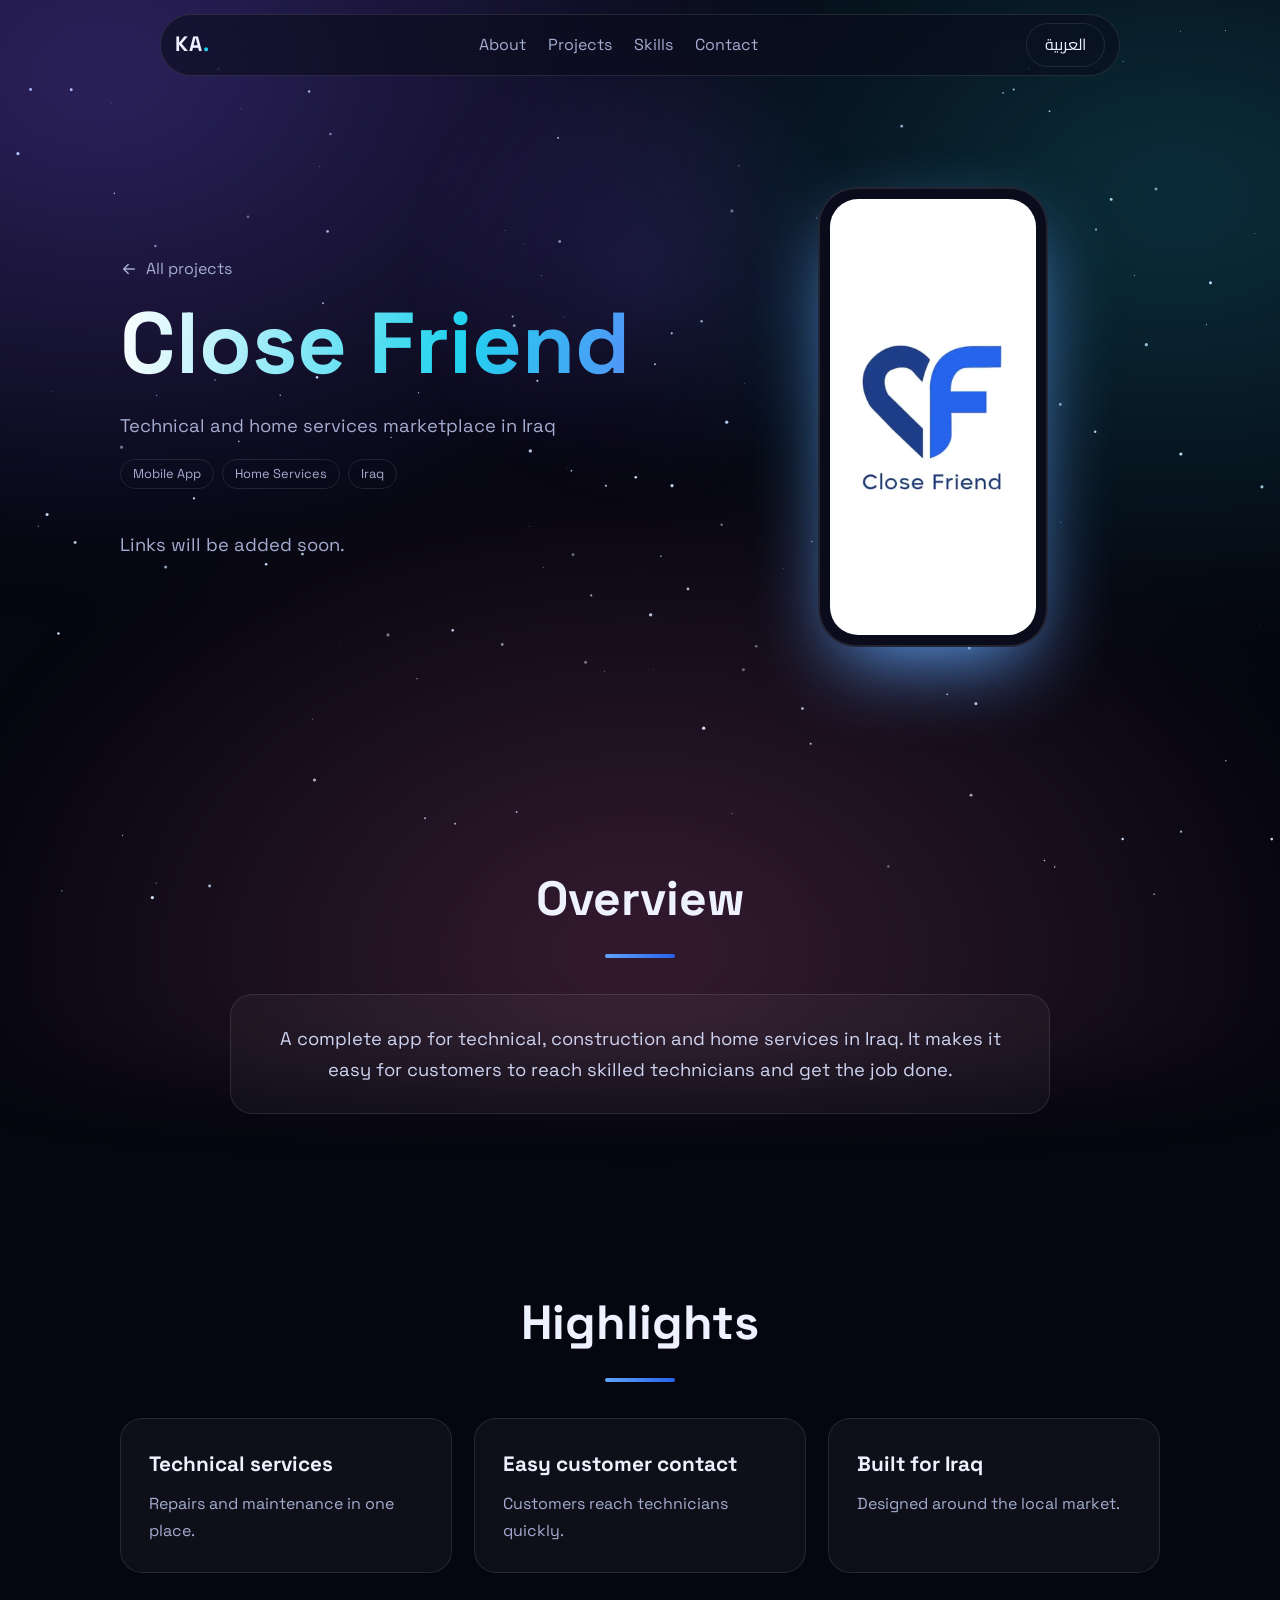
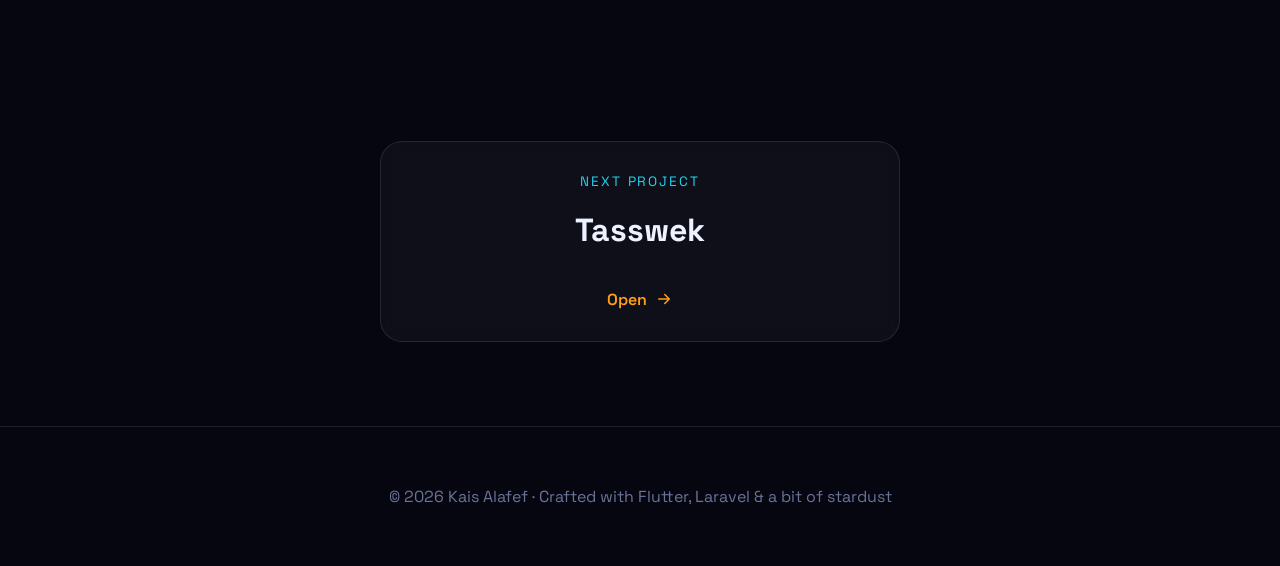
==== projects/close-friend.html @ afdfd45a "s" ====
<!DOCTYPE html><html lang="en" dir="ltr"><head><meta charset="UTF-8"><meta name="viewport" content="width=device-width,initial-scale=1">
<title>Close Friend | Kais Alafef</title><meta name="description" content="close-friend"><meta property="og:title" content="Close Friend | Kais Alafef"><meta property="og:description" content="close-friend"><meta property="og:image" content="https://github.com/Kaisalafef.png"><meta name="theme-color" content="#05060f">
<link rel="preconnect" href="https://fonts.googleapis.com"><link rel="preconnect" href="https://fonts.gstatic.com" crossorigin>
<link href="https://fonts.googleapis.com/css2?family=Cairo:wght@400;600;800&family=Space+Grotesk:wght@400;600;700&display=swap" rel="stylesheet">
<link rel="stylesheet" href="../assets/css/style.css"><script>try{var l=localStorage.getItem('lang')||((navigator.language||'').slice(0,2)=='ar'?'ar':'en');document.documentElement.lang=l;document.documentElement.dir=l=='ar'?'rtl':'ltr'}catch(e){}</script></head><body style="--a:#60a5fa;--b:#2563eb"><canvas id="stars" aria-hidden="true"></canvas><div class="aurora" aria-hidden="true"></div><div class="glow" aria-hidden="true"></div>
<nav class="nav"><a class="brand" href="../index.html">KA<b>.</b></a><div class="links"><a href="../index.html#about"><span lang="en">About</span><span lang="ar">نبذة</span></a><a href="../index.html#projects"><span lang="en">Projects</span><span lang="ar">المشاريع</span></a><a href="../index.html#skills"><span lang="en">Skills</span><span lang="ar">المهارات</span></a><a href="../index.html#contact"><span lang="en">Contact</span><span lang="ar">تواصل</span></a></div>
<button class="lang" id="lang" aria-label="Switch language"><span lang="en">العربية</span><span lang="ar">English</span></button></nav>
<header class="hero phero"><div class="hero-t"><a class="back" href="../index.html#projects"><svg class="i" width="18" height="18" viewBox="0 0 24 24" fill="currentColor" aria-hidden="true"><path d="M5 12h14M13 6l6 6-6 6" fill="none" stroke="currentColor" stroke-width="2" stroke-linecap="round"/></svg> <span lang="en">All projects</span><span lang="ar">كل المشاريع</span></a><h1 class="grad"><span lang="en">Close Friend</span><span lang="ar">كلوز فريند</span></h1><p class="lead"><span lang="en">Technical and home services marketplace in Iraq</span><span lang="ar">منصة خدمات فنية ومنزلية في العراق</span></p><div class="tags big"><span>Mobile App</span><span>Home Services</span><span>Iraq</span></div><div class="cta"><p class="lead"><span lang="en">Links will be added soon.</span><span lang="ar">سيتم إضافة الروابط قريباً.</span></p></div></div><div class="hero-v"><div class="mock phone"><div class="screen logo" style="background:#fff"><img src="../assets/img/close-friend-logo.webp" alt="close-friend logo" width="480" height="491"></div></div></div></header>
<section><h2 class="reveal"><span lang="en">Overview</span><span lang="ar">نظرة عامة</span></h2><div class="card about reveal"><p><span lang="en">A complete app for technical, construction and home services in Iraq. It makes it easy for customers to reach skilled technicians and get the job done.</span><span lang="ar">تطبيق متكامل للخدمات الفنية والإعمار والخدمات المنزلية في العراق، يسهّل على الزبون التواصل مع الفنيين وإنجاز عمله.</span></p></div></section>
<section><h2 class="reveal"><span lang="en">Highlights</span><span lang="ar">أبرز النقاط</span></h2><div class="grid"><div class="card reveal"><h3><span lang="en">Technical services</span><span lang="ar">خدمات فنية</span></h3><p><span lang="en">Repairs and maintenance in one place.</span><span lang="ar">الصيانة والإصلاحات في مكان واحد.</span></p></div><div class="card reveal"><h3><span lang="en">Easy customer contact</span><span lang="ar">تواصل سهل</span></h3><p><span lang="en">Customers reach technicians quickly.</span><span lang="ar">يصل الزبون إلى الفني بسرعة.</span></p></div><div class="card reveal"><h3><span lang="en">Built for Iraq</span><span lang="ar">مبني للعراق</span></h3><p><span lang="en">Designed around the local market.</span><span lang="ar">مصمم حسب السوق المحلي.</span></p></div></div></section>
<section><a class="card proj next reveal" href="tasswek.html" style="--a:#ff9f1c;--b:#ff5e3a"><span class="eyebrow"><span lang="en">Next project</span><span lang="ar">المشروع التالي</span></span><h3><span lang="en">Tasswek</span><span lang="ar">تسوّق معنا</span></h3><span class="more"><span lang="en">Open</span><span lang="ar">افتح</span> <svg class="i" width="18" height="18" viewBox="0 0 24 24" fill="currentColor" aria-hidden="true"><path d="M5 12h14M13 6l6 6-6 6" fill="none" stroke="currentColor" stroke-width="2" stroke-linecap="round"/></svg></span></a></section><footer><p>© 2026 Kais Alafef · <span lang="en">Crafted with Flutter, Laravel &amp; a bit of stardust</span><span lang="ar">صُنع بـ Flutter وLaravel وقليل من غبار النجوم</span></p></footer><script src="../assets/js/main.js"></script></body></html>
---- assets/css/style.css ----
:root{--bg:#05060f;--ink:#eef1ff;--mut:#a4acd0;--v:#7c5cff;--c:#22d3ee;--p:#f472b6;--a:var(--v);--b:var(--c);--line:rgba(255,255,255,.1)}
*{box-sizing:border-box}html{scroll-behavior:smooth;scroll-padding-top:90px}
body{margin:0;background:var(--bg);color:var(--ink);font:400 16px/1.7 'Space Grotesk','Cairo',sans-serif;overflow-x:hidden}
html[lang=ar] body{font-family:'Cairo','Space Grotesk',sans-serif}
html[lang=en] span[lang=ar],html[lang=ar] span[lang=en]{display:none}
a{color:inherit;text-decoration:none}:focus-visible{outline:2px solid var(--c);outline-offset:3px}
#stars{position:fixed;inset:0;width:100%;height:100%;z-index:-3}
.aurora{position:fixed;inset:-20%;z-index:-2;background:radial-gradient(40% 40% at 20% 20%,#7c5cff55,transparent),radial-gradient(35% 35% at 80% 30%,#22d3ee33,transparent),radial-gradient(40% 40% at 50% 90%,#f472b633,transparent);filter:blur(40px);animation:drift 24s ease-in-out infinite alternate}
@keyframes drift{to{transform:translate3d(4%,3%,0) rotate(6deg) scale(1.1)}}
.glow{position:fixed;width:520px;height:520px;left:0;top:0;margin:-260px 0 0 -260px;z-index:-1;pointer-events:none;background:radial-gradient(circle,#7c5cff22,transparent 65%);transform:translate(var(--mx,50vw),var(--my,30vh))}
.nav{position:fixed;top:14px;inset-inline:14px;max-width:960px;margin-inline:auto;z-index:50;display:flex;align-items:center;justify-content:space-between;gap:16px;padding:8px 14px;border:1px solid var(--line);border-radius:999px;background:rgba(10,12,28,.6);backdrop-filter:blur(14px)}
.brand{font-weight:700;font-size:1.3rem;letter-spacing:1px}.brand b{color:var(--c)}
.links{display:flex;gap:22px}.links a{color:var(--mut);transition:color .25s}.links a:hover{color:var(--ink)}
.lang{min-height:44px;padding:0 18px;border:1px solid var(--line);border-radius:999px;background:transparent;color:var(--ink);font:inherit;cursor:pointer;transition:background .25s}.lang:hover{background:rgba(255,255,255,.08)}
section{max-width:1080px;margin:auto;padding:84px 20px}
h2{font-size:clamp(2rem,5vw,3rem);margin:0 0 36px;text-align:center}
h2:after{content:'';display:block;width:70px;height:4px;margin:14px auto 0;border-radius:3px;background:linear-gradient(90deg,var(--a),var(--b))}
.grad{background:linear-gradient(100deg,#fff,var(--c),var(--v),var(--p),#fff);background-size:250% 100%;-webkit-background-clip:text;background-clip:text;-webkit-text-fill-color:transparent;animation:flow 8s linear infinite}
@keyframes flow{to{background-position:-250% 0}}
.hero{min-height:100vh;max-width:1080px;margin:auto;padding:120px 20px 60px;display:grid;grid-template-columns:1.2fr 1fr;align-items:center;gap:40px}
.hero h1{font-size:clamp(2.8rem,8vw,5.4rem);line-height:1.1;margin:0 0 8px}
.eyebrow{color:var(--c);letter-spacing:.14em;text-transform:uppercase;font-size:.85rem;margin:0}
.role{font-size:1.6rem;font-weight:600;min-height:2.4rem;margin:6px 0 12px}.role u{display:inline-block;width:3px;height:1.4rem;margin-inline-start:4px;vertical-align:middle;background:var(--c);animation:blink 1s steps(1) infinite}
@keyframes blink{50%{opacity:0}}
.lead{color:var(--mut);font-size:1.15rem;max-width:560px}
.cta{display:flex;flex-wrap:wrap;gap:12px;margin-top:22px}
.btn{display:inline-flex;align-items:center;gap:8px;min-height:48px;padding:0 24px;border-radius:14px;font-weight:600;color:#06070f;background:linear-gradient(120deg,var(--a),var(--b));box-shadow:0 10px 30px -10px var(--a);transition:transform .25s,box-shadow .25s}
.btn:hover{transform:translateY(-3px);box-shadow:0 16px 36px -10px var(--a)}.btn.ghost{color:var(--ink);background:rgba(255,255,255,.05);border:1px solid var(--line);box-shadow:none}.btn.ghost:hover{border-color:var(--a)}
.stats{display:flex;gap:30px;margin-top:34px;color:var(--mut);font-size:.9rem}.stats b{display:block;font-size:2rem;color:var(--ink)}
.hero-v{position:relative;display:grid;place-items:center;min-height:340px}
.ring{width:min(300px,70vw);aspect-ratio:1;padding:5px;border-radius:50%;background:conic-gradient(var(--v),var(--c),var(--p),var(--v));animation:spin 9s linear infinite;box-shadow:0 0 80px -10px var(--v)}
.ring img{width:100%;height:100%;border-radius:50%;object-fit:cover;display:block;border:6px solid var(--bg);animation:spin 9s linear infinite reverse}
@keyframes spin{to{transform:rotate(360deg)}}
.orb{position:absolute;padding:8px 16px;border-radius:999px;font-size:.85rem;font-weight:600;border:1px solid var(--line);background:rgba(10,12,28,.7);backdrop-filter:blur(8px);animation:float 6s ease-in-out infinite}
.o1{top:6%;inset-inline-start:2%}.o2{bottom:12%;inset-inline-end:0;animation-delay:-2s}.o3{bottom:2%;inset-inline-start:12%;animation-delay:-4s}
@keyframes float{50%{transform:translateY(-14px)}}
.card{position:relative;padding:28px;border:1px solid var(--line);border-radius:22px;background:rgba(255,255,255,.04);backdrop-filter:blur(10px);transition:transform .3s,border-color .3s,box-shadow .3s}
.card h3{margin:0 0 8px;font-size:1.3rem}.card p{margin:0;color:var(--mut)}
.about p,.contact p{font-size:1.15rem;color:#cdd3f0}.about,.contact{max-width:820px;margin:auto;text-align:center}.contact .cta{justify-content:center}
.grid{display:grid;grid-template-columns:repeat(auto-fit,minmax(240px,1fr));gap:22px}
.proj{display:flex;flex-direction:column;gap:10px;transform:perspective(900px) rotateX(var(--rx,0)) rotateY(var(--ry,0))}
.proj:hover{border-color:var(--a);box-shadow:0 24px 60px -24px var(--a)}
.pi{width:56px;height:56px;display:grid;place-items:center;border-radius:16px;color:#06070f;background:linear-gradient(135deg,var(--a),var(--b))}
.tags{display:flex;flex-wrap:wrap;gap:8px;margin-top:4px}.tags span{padding:3px 12px;border-radius:999px;font-size:.8rem;border:1px solid var(--line);color:var(--mut)}.tags.big{margin:14px 0}
.more{margin-top:auto;padding-top:10px;display:inline-flex;align-items:center;gap:8px;color:var(--a);font-weight:600}.more .i{transition:transform .25s}.proj:hover .more .i{transform:translateX(5px)}
html[dir=rtl] .more .i,html[dir=rtl] .back .i{transform:scaleX(-1)}html[dir=rtl] .proj:hover .more .i{transform:scaleX(-1) translateX(5px)}
.chips{display:flex;flex-wrap:wrap;justify-content:center;gap:14px}.chip{padding:12px 22px;border-radius:999px;border:1px solid var(--line);background:rgba(255,255,255,.04);transition:transform .25s,border-color .25s,background .25s}.chip:hover{transform:translateY(-4px) scale(1.04);border-color:var(--c);background:rgba(34,211,238,.08)}
.phero{min-height:86vh}.back{display:inline-flex;align-items:center;gap:8px;color:var(--mut);margin-bottom:14px;transform:none}.back .i{transform:scaleX(-1)}html[dir=rtl] .back .i{transform:none}
.mock .screen{display:grid;gap:12px;align-content:center;justify-items:center;padding:24px;background:linear-gradient(160deg,var(--a),var(--b));color:#06070f}
.mock.phone{width:230px;aspect-ratio:9/18;padding:10px;border-radius:38px;border:2px solid var(--line);background:#0a0c1c;box-shadow:0 30px 80px -20px var(--a);animation:float 7s ease-in-out infinite}.phone .screen{height:100%;border-radius:28px}
.mock.browser{width:min(440px,100%);padding:30px 10px 10px;border-radius:18px;border:2px solid var(--line);background:#0a0c1c;box-shadow:0 30px 80px -20px var(--a);animation:float 7s ease-in-out infinite}.browser .screen{aspect-ratio:16/10;border-radius:10px}
.screen i{display:block;width:var(--w);height:12px;border-radius:6px;background:rgba(255,255,255,.55);animation:pulse 2.4s ease-in-out var(--d) infinite}@keyframes pulse{50%{opacity:.3;transform:scaleX(.9)}}
.next{text-align:center;align-items:center;max-width:520px;margin:auto}.next h3{font-size:2rem}
footer{text-align:center;padding:40px 20px;color:#6b7399;border-top:1px solid var(--line)}
.reveal{opacity:0;transform:translateY(34px);transition:opacity .8s cubic-bezier(.2,.7,.2,1),transform .8s cubic-bezier(.2,.7,.2,1)}.reveal.in{opacity:1;transform:none}
.proj.reveal.in{transform:perspective(900px) rotateX(var(--rx,0)) rotateY(var(--ry,0))}
.pi{overflow:hidden}.pi img{width:100%;height:100%;object-fit:contain;padding:4px;display:block}
.mock .screen.logo{padding:18px}.mock .screen.logo{display:flex;align-items:center;justify-content:center;box-sizing:border-box}.browser .screen.logo{aspect-ratio:auto;height:300px}.browser .screen.logo img{height:100%;width:auto}.screen.logo img{max-width:100%;max-height:100%;width:auto;height:auto;object-fit:contain;display:block}
.banner{max-width:720px;margin:28px auto 0;border-radius:22px;overflow:hidden;border:1px solid var(--line);box-shadow:0 30px 80px -30px var(--a)}.banner img{display:block;width:100%;height:auto}
@media(max-width:820px){.hero{grid-template-columns:1fr;text-align:center;padding-top:110px}.hero-t{display:flex;flex-direction:column;align-items:center}.stats,.cta,.tags{justify-content:center}.links{display:none}}
@media(prefers-reduced-motion:reduce){*,*:before,*:after{animation:none!important;transition:none!important}.reveal{opacity:1;transform:none}html{scroll-behavior:auto}}
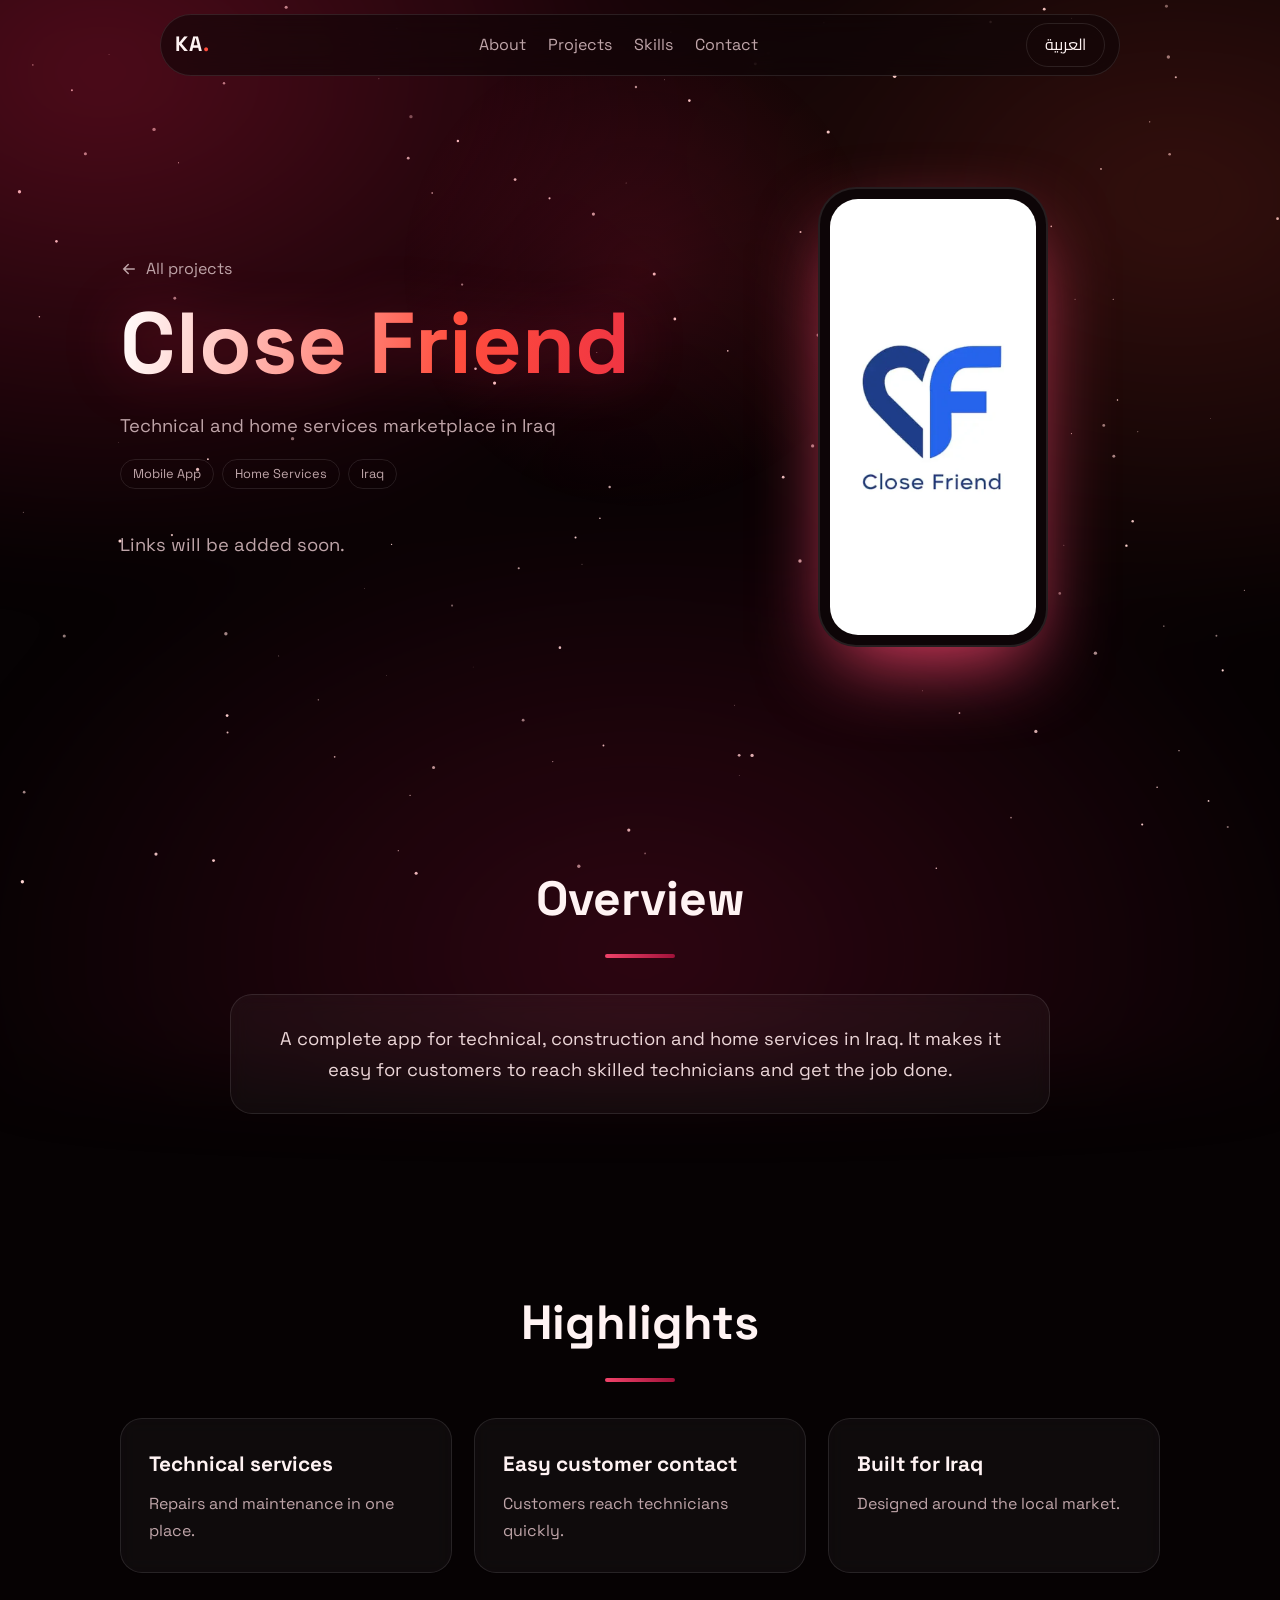
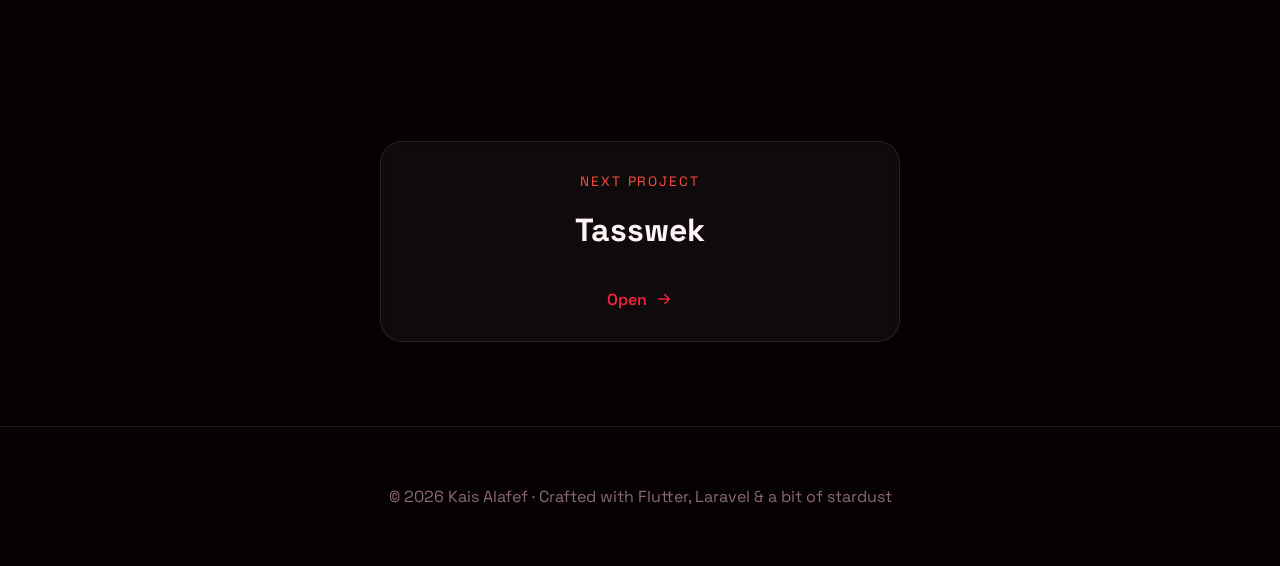
==== commit c3165736: "f" ====
--- a/projects/close-friend.html
+++ b/projects/close-friend.html
@@ -1,11 +1,11 @@
 <!DOCTYPE html><html lang="en" dir="ltr"><head><meta charset="UTF-8"><meta name="viewport" content="width=device-width,initial-scale=1">
-<title>Close Friend | Kais Alafef</title><meta name="description" content="close-friend"><meta property="og:title" content="Close Friend | Kais Alafef"><meta property="og:description" content="close-friend"><meta property="og:image" content="https://github.com/Kaisalafef.png"><meta name="theme-color" content="#05060f">
+<title>Close Friend | Kais Alafef</title><meta name="description" content="close-friend"><meta property="og:title" content="Close Friend | Kais Alafef"><meta property="og:description" content="close-friend"><meta property="og:image" content="https://github.com/Kaisalafef.png"><meta name="theme-color" content="#060203">
 <link rel="preconnect" href="https://fonts.googleapis.com"><link rel="preconnect" href="https://fonts.gstatic.com" crossorigin>
 <link href="https://fonts.googleapis.com/css2?family=Cairo:wght@400;600;800&family=Space+Grotesk:wght@400;600;700&display=swap" rel="stylesheet">
-<link rel="stylesheet" href="../assets/css/style.css"><script>try{var l=localStorage.getItem('lang')||((navigator.language||'').slice(0,2)=='ar'?'ar':'en');document.documentElement.lang=l;document.documentElement.dir=l=='ar'?'rtl':'ltr'}catch(e){}</script></head><body style="--a:#60a5fa;--b:#2563eb"><canvas id="stars" aria-hidden="true"></canvas><div class="aurora" aria-hidden="true"></div><div class="glow" aria-hidden="true"></div>
+<link rel="stylesheet" href="../assets/css/style.css"><script>try{var l=localStorage.getItem('lang')||((navigator.language||'').slice(0,2)=='ar'?'ar':'en');document.documentElement.lang=l;document.documentElement.dir=l=='ar'?'rtl':'ltr'}catch(e){}</script></head><body style="--a:#f0436a;--b:#a1123a"><canvas id="stars" aria-hidden="true"></canvas><div class="aurora" aria-hidden="true"></div><div class="glow" aria-hidden="true"></div>
 <nav class="nav"><a class="brand" href="../index.html">KA<b>.</b></a><div class="links"><a href="../index.html#about"><span lang="en">About</span><span lang="ar">نبذة</span></a><a href="../index.html#projects"><span lang="en">Projects</span><span lang="ar">المشاريع</span></a><a href="../index.html#skills"><span lang="en">Skills</span><span lang="ar">المهارات</span></a><a href="../index.html#contact"><span lang="en">Contact</span><span lang="ar">تواصل</span></a></div>
 <button class="lang" id="lang" aria-label="Switch language"><span lang="en">العربية</span><span lang="ar">English</span></button></nav>
 <header class="hero phero"><div class="hero-t"><a class="back" href="../index.html#projects"><svg class="i" width="18" height="18" viewBox="0 0 24 24" fill="currentColor" aria-hidden="true"><path d="M5 12h14M13 6l6 6-6 6" fill="none" stroke="currentColor" stroke-width="2" stroke-linecap="round"/></svg> <span lang="en">All projects</span><span lang="ar">كل المشاريع</span></a><h1 class="grad"><span lang="en">Close Friend</span><span lang="ar">كلوز فريند</span></h1><p class="lead"><span lang="en">Technical and home services marketplace in Iraq</span><span lang="ar">منصة خدمات فنية ومنزلية في العراق</span></p><div class="tags big"><span>Mobile App</span><span>Home Services</span><span>Iraq</span></div><div class="cta"><p class="lead"><span lang="en">Links will be added soon.</span><span lang="ar">سيتم إضافة الروابط قريباً.</span></p></div></div><div class="hero-v"><div class="mock phone"><div class="screen logo" style="background:#fff"><img src="../assets/img/close-friend-logo.webp" alt="close-friend logo" width="480" height="491"></div></div></div></header>
 <section><h2 class="reveal"><span lang="en">Overview</span><span lang="ar">نظرة عامة</span></h2><div class="card about reveal"><p><span lang="en">A complete app for technical, construction and home services in Iraq. It makes it easy for customers to reach skilled technicians and get the job done.</span><span lang="ar">تطبيق متكامل للخدمات الفنية والإعمار والخدمات المنزلية في العراق، يسهّل على الزبون التواصل مع الفنيين وإنجاز عمله.</span></p></div></section>
 <section><h2 class="reveal"><span lang="en">Highlights</span><span lang="ar">أبرز النقاط</span></h2><div class="grid"><div class="card reveal"><h3><span lang="en">Technical services</span><span lang="ar">خدمات فنية</span></h3><p><span lang="en">Repairs and maintenance in one place.</span><span lang="ar">الصيانة والإصلاحات في مكان واحد.</span></p></div><div class="card reveal"><h3><span lang="en">Easy customer contact</span><span lang="ar">تواصل سهل</span></h3><p><span lang="en">Customers reach technicians quickly.</span><span lang="ar">يصل الزبون إلى الفني بسرعة.</span></p></div><div class="card reveal"><h3><span lang="en">Built for Iraq</span><span lang="ar">مبني للعراق</span></h3><p><span lang="en">Designed around the local market.</span><span lang="ar">مصمم حسب السوق المحلي.</span></p></div></div></section>
-<section><a class="card proj next reveal" href="tasswek.html" style="--a:#ff9f1c;--b:#ff5e3a"><span class="eyebrow"><span lang="en">Next project</span><span lang="ar">المشروع التالي</span></span><h3><span lang="en">Tasswek</span><span lang="ar">تسوّق معنا</span></h3><span class="more"><span lang="en">Open</span><span lang="ar">افتح</span> <svg class="i" width="18" height="18" viewBox="0 0 24 24" fill="currentColor" aria-hidden="true"><path d="M5 12h14M13 6l6 6-6 6" fill="none" stroke="currentColor" stroke-width="2" stroke-linecap="round"/></svg></span></a></section><footer><p>© 2026 Kais Alafef · <span lang="en">Crafted with Flutter, Laravel &amp; a bit of stardust</span><span lang="ar">صُنع بـ Flutter وLaravel وقليل من غبار النجوم</span></p></footer><script src="../assets/js/main.js"></script></body></html>+<section><a class="card proj next reveal" href="tasswek.html" style="--a:#ef233c;--b:#8d0801"><span class="eyebrow"><span lang="en">Next project</span><span lang="ar">المشروع التالي</span></span><h3><span lang="en">Tasswek</span><span lang="ar">تسوّق معنا</span></h3><span class="more"><span lang="en">Open</span><span lang="ar">افتح</span> <svg class="i" width="18" height="18" viewBox="0 0 24 24" fill="currentColor" aria-hidden="true"><path d="M5 12h14M13 6l6 6-6 6" fill="none" stroke="currentColor" stroke-width="2" stroke-linecap="round"/></svg></span></a></section><footer><p>© 2026 Kais Alafef · <span lang="en">Crafted with Flutter, Laravel &amp; a bit of stardust</span><span lang="ar">صُنع بـ Flutter وLaravel وقليل من غبار النجوم</span></p></footer><script src="../assets/js/main.js"></script></body></html>
--- a/assets/css/style.css
+++ b/assets/css/style.css
@@ -1,19 +1,20 @@
 
-:root{--bg:#05060f;--ink:#eef1ff;--mut:#a4acd0;--v:#7c5cff;--c:#22d3ee;--p:#f472b6;--a:var(--v);--b:var(--c);--line:rgba(255,255,255,.1)}
+:root{--bg:#060203;--ink:#fff3f3;--mut:#bfa5a9;--v:#e11d48;--c:#ff4d3d;--p:#ff2e63;--a:var(--v);--b:var(--c);--line:rgba(255,255,255,.1)}
 *{box-sizing:border-box}html{scroll-behavior:smooth;scroll-padding-top:90px}
 body{margin:0;background:var(--bg);color:var(--ink);font:400 16px/1.7 'Space Grotesk','Cairo',sans-serif;overflow-x:hidden}
 html[lang=ar] body{font-family:'Cairo','Space Grotesk',sans-serif}
 html[lang=en] span[lang=ar],html[lang=ar] span[lang=en]{display:none}
 a{color:inherit;text-decoration:none}:focus-visible{outline:2px solid var(--c);outline-offset:3px}
 #stars{position:fixed;inset:0;width:100%;height:100%;z-index:-3}
-.aurora{position:fixed;inset:-20%;z-index:-2;background:radial-gradient(40% 40% at 20% 20%,#7c5cff55,transparent),radial-gradient(35% 35% at 80% 30%,#22d3ee33,transparent),radial-gradient(40% 40% at 50% 90%,#f472b633,transparent);filter:blur(40px);animation:drift 24s ease-in-out infinite alternate}
+.aurora{position:fixed;inset:-20%;z-index:-2;background:radial-gradient(40% 40% at 20% 20%,#e11d4855,transparent),radial-gradient(35% 35% at 80% 30%,#ff4d3d30,transparent),radial-gradient(40% 40% at 50% 90%,#9f123a44,transparent);filter:blur(40px);animation:drift 24s ease-in-out infinite alternate}
 @keyframes drift{to{transform:translate3d(4%,3%,0) rotate(6deg) scale(1.1)}}
-.glow{position:fixed;width:520px;height:520px;left:0;top:0;margin:-260px 0 0 -260px;z-index:-1;pointer-events:none;background:radial-gradient(circle,#7c5cff22,transparent 65%);transform:translate(var(--mx,50vw),var(--my,30vh))}
-.nav{position:fixed;top:14px;inset-inline:14px;max-width:960px;margin-inline:auto;z-index:50;display:flex;align-items:center;justify-content:space-between;gap:16px;padding:8px 14px;border:1px solid var(--line);border-radius:999px;background:rgba(10,12,28,.6);backdrop-filter:blur(14px)}
+.glow{position:fixed;width:520px;height:520px;left:0;top:0;margin:-260px 0 0 -260px;z-index:-1;pointer-events:none;background:radial-gradient(circle,#e11d4826,transparent 65%);transform:translate(var(--mx,50vw),var(--my,30vh))}
+.nav{position:fixed;top:14px;inset-inline:14px;max-width:960px;margin-inline:auto;z-index:50;display:flex;align-items:center;justify-content:space-between;gap:16px;padding:8px 14px;border:1px solid var(--line);border-radius:999px;background:rgba(16,6,8,.62);backdrop-filter:blur(14px)}
 .brand{font-weight:700;font-size:1.3rem;letter-spacing:1px}.brand b{color:var(--c)}
 .links{display:flex;gap:22px}.links a{color:var(--mut);transition:color .25s}.links a:hover{color:var(--ink)}
 .lang{min-height:44px;padding:0 18px;border:1px solid var(--line);border-radius:999px;background:transparent;color:var(--ink);font:inherit;cursor:pointer;transition:background .25s}.lang:hover{background:rgba(255,255,255,.08)}
 section{max-width:1080px;margin:auto;padding:84px 20px}
+::selection{background:#e11d48;color:#fff}.hero h1{filter:drop-shadow(0 0 28px #e11d4855)}
 h2{font-size:clamp(2rem,5vw,3rem);margin:0 0 36px;text-align:center}
 h2:after{content:'';display:block;width:70px;height:4px;margin:14px auto 0;border-radius:3px;background:linear-gradient(90deg,var(--a),var(--b))}
 .grad{background:linear-gradient(100deg,#fff,var(--c),var(--v),var(--p),#fff);background-size:250% 100%;-webkit-background-clip:text;background-clip:text;-webkit-text-fill-color:transparent;animation:flow 8s linear infinite}
@@ -25,34 +26,34 @@
 @keyframes blink{50%{opacity:0}}
 .lead{color:var(--mut);font-size:1.15rem;max-width:560px}
 .cta{display:flex;flex-wrap:wrap;gap:12px;margin-top:22px}
-.btn{display:inline-flex;align-items:center;gap:8px;min-height:48px;padding:0 24px;border-radius:14px;font-weight:600;color:#06070f;background:linear-gradient(120deg,var(--a),var(--b));box-shadow:0 10px 30px -10px var(--a);transition:transform .25s,box-shadow .25s}
+.btn{display:inline-flex;align-items:center;gap:8px;min-height:48px;padding:0 24px;border-radius:14px;font-weight:600;color:#fff;background:linear-gradient(120deg,var(--a),var(--b));box-shadow:0 10px 30px -10px var(--a);transition:transform .25s,box-shadow .25s}
 .btn:hover{transform:translateY(-3px);box-shadow:0 16px 36px -10px var(--a)}.btn.ghost{color:var(--ink);background:rgba(255,255,255,.05);border:1px solid var(--line);box-shadow:none}.btn.ghost:hover{border-color:var(--a)}
 .stats{display:flex;gap:30px;margin-top:34px;color:var(--mut);font-size:.9rem}.stats b{display:block;font-size:2rem;color:var(--ink)}
 .hero-v{position:relative;display:grid;place-items:center;min-height:340px}
 .ring{width:min(300px,70vw);aspect-ratio:1;padding:5px;border-radius:50%;background:conic-gradient(var(--v),var(--c),var(--p),var(--v));animation:spin 9s linear infinite;box-shadow:0 0 80px -10px var(--v)}
 .ring img{width:100%;height:100%;border-radius:50%;object-fit:cover;display:block;border:6px solid var(--bg);animation:spin 9s linear infinite reverse}
 @keyframes spin{to{transform:rotate(360deg)}}
-.orb{position:absolute;padding:8px 16px;border-radius:999px;font-size:.85rem;font-weight:600;border:1px solid var(--line);background:rgba(10,12,28,.7);backdrop-filter:blur(8px);animation:float 6s ease-in-out infinite}
+.orb{position:absolute;padding:8px 16px;border-radius:999px;font-size:.85rem;font-weight:600;border:1px solid var(--line);background:rgba(16,6,8,.72);backdrop-filter:blur(8px);animation:float 6s ease-in-out infinite}
 .o1{top:6%;inset-inline-start:2%}.o2{bottom:12%;inset-inline-end:0;animation-delay:-2s}.o3{bottom:2%;inset-inline-start:12%;animation-delay:-4s}
 @keyframes float{50%{transform:translateY(-14px)}}
 .card{position:relative;padding:28px;border:1px solid var(--line);border-radius:22px;background:rgba(255,255,255,.04);backdrop-filter:blur(10px);transition:transform .3s,border-color .3s,box-shadow .3s}
 .card h3{margin:0 0 8px;font-size:1.3rem}.card p{margin:0;color:var(--mut)}
-.about p,.contact p{font-size:1.15rem;color:#cdd3f0}.about,.contact{max-width:820px;margin:auto;text-align:center}.contact .cta{justify-content:center}
+.about p,.contact p{font-size:1.15rem;color:#ecd6d8}.about,.contact{max-width:820px;margin:auto;text-align:center}.contact .cta{justify-content:center}
 .grid{display:grid;grid-template-columns:repeat(auto-fit,minmax(240px,1fr));gap:22px}
 .proj{display:flex;flex-direction:column;gap:10px;transform:perspective(900px) rotateX(var(--rx,0)) rotateY(var(--ry,0))}
 .proj:hover{border-color:var(--a);box-shadow:0 24px 60px -24px var(--a)}
-.pi{width:56px;height:56px;display:grid;place-items:center;border-radius:16px;color:#06070f;background:linear-gradient(135deg,var(--a),var(--b))}
+.pi{width:56px;height:56px;display:grid;place-items:center;border-radius:16px;color:#fff;background:linear-gradient(135deg,var(--a),var(--b))}
 .tags{display:flex;flex-wrap:wrap;gap:8px;margin-top:4px}.tags span{padding:3px 12px;border-radius:999px;font-size:.8rem;border:1px solid var(--line);color:var(--mut)}.tags.big{margin:14px 0}
 .more{margin-top:auto;padding-top:10px;display:inline-flex;align-items:center;gap:8px;color:var(--a);font-weight:600}.more .i{transition:transform .25s}.proj:hover .more .i{transform:translateX(5px)}
 html[dir=rtl] .more .i,html[dir=rtl] .back .i{transform:scaleX(-1)}html[dir=rtl] .proj:hover .more .i{transform:scaleX(-1) translateX(5px)}
-.chips{display:flex;flex-wrap:wrap;justify-content:center;gap:14px}.chip{padding:12px 22px;border-radius:999px;border:1px solid var(--line);background:rgba(255,255,255,.04);transition:transform .25s,border-color .25s,background .25s}.chip:hover{transform:translateY(-4px) scale(1.04);border-color:var(--c);background:rgba(34,211,238,.08)}
+.chips{display:flex;flex-wrap:wrap;justify-content:center;gap:14px}.chip{padding:12px 22px;border-radius:999px;border:1px solid var(--line);background:rgba(255,255,255,.04);transition:transform .25s,border-color .25s,background .25s}.chip:hover{transform:translateY(-4px) scale(1.04);border-color:var(--c);background:rgba(225,29,72,.12)}
 .phero{min-height:86vh}.back{display:inline-flex;align-items:center;gap:8px;color:var(--mut);margin-bottom:14px;transform:none}.back .i{transform:scaleX(-1)}html[dir=rtl] .back .i{transform:none}
 .mock .screen{display:grid;gap:12px;align-content:center;justify-items:center;padding:24px;background:linear-gradient(160deg,var(--a),var(--b));color:#06070f}
-.mock.phone{width:230px;aspect-ratio:9/18;padding:10px;border-radius:38px;border:2px solid var(--line);background:#0a0c1c;box-shadow:0 30px 80px -20px var(--a);animation:float 7s ease-in-out infinite}.phone .screen{height:100%;border-radius:28px}
-.mock.browser{width:min(440px,100%);padding:30px 10px 10px;border-radius:18px;border:2px solid var(--line);background:#0a0c1c;box-shadow:0 30px 80px -20px var(--a);animation:float 7s ease-in-out infinite}.browser .screen{aspect-ratio:16/10;border-radius:10px}
+.mock.phone{width:230px;aspect-ratio:9/18;padding:10px;border-radius:38px;border:2px solid var(--line);background:#0d0507;box-shadow:0 30px 80px -20px var(--a);animation:float 7s ease-in-out infinite}.phone .screen{height:100%;border-radius:28px}
+.mock.browser{width:min(440px,100%);padding:30px 10px 10px;border-radius:18px;border:2px solid var(--line);background:#0d0507;box-shadow:0 30px 80px -20px var(--a);animation:float 7s ease-in-out infinite}.browser .screen{aspect-ratio:16/10;border-radius:10px}
 .screen i{display:block;width:var(--w);height:12px;border-radius:6px;background:rgba(255,255,255,.55);animation:pulse 2.4s ease-in-out var(--d) infinite}@keyframes pulse{50%{opacity:.3;transform:scaleX(.9)}}
 .next{text-align:center;align-items:center;max-width:520px;margin:auto}.next h3{font-size:2rem}
-footer{text-align:center;padding:40px 20px;color:#6b7399;border-top:1px solid var(--line)}
+footer{text-align:center;padding:40px 20px;color:#8c6a6f;border-top:1px solid var(--line)}
 .reveal{opacity:0;transform:translateY(34px);transition:opacity .8s cubic-bezier(.2,.7,.2,1),transform .8s cubic-bezier(.2,.7,.2,1)}.reveal.in{opacity:1;transform:none}
 .proj.reveal.in{transform:perspective(900px) rotateX(var(--rx,0)) rotateY(var(--ry,0))}
 .pi{overflow:hidden}.pi img{width:100%;height:100%;object-fit:contain;padding:4px;display:block}
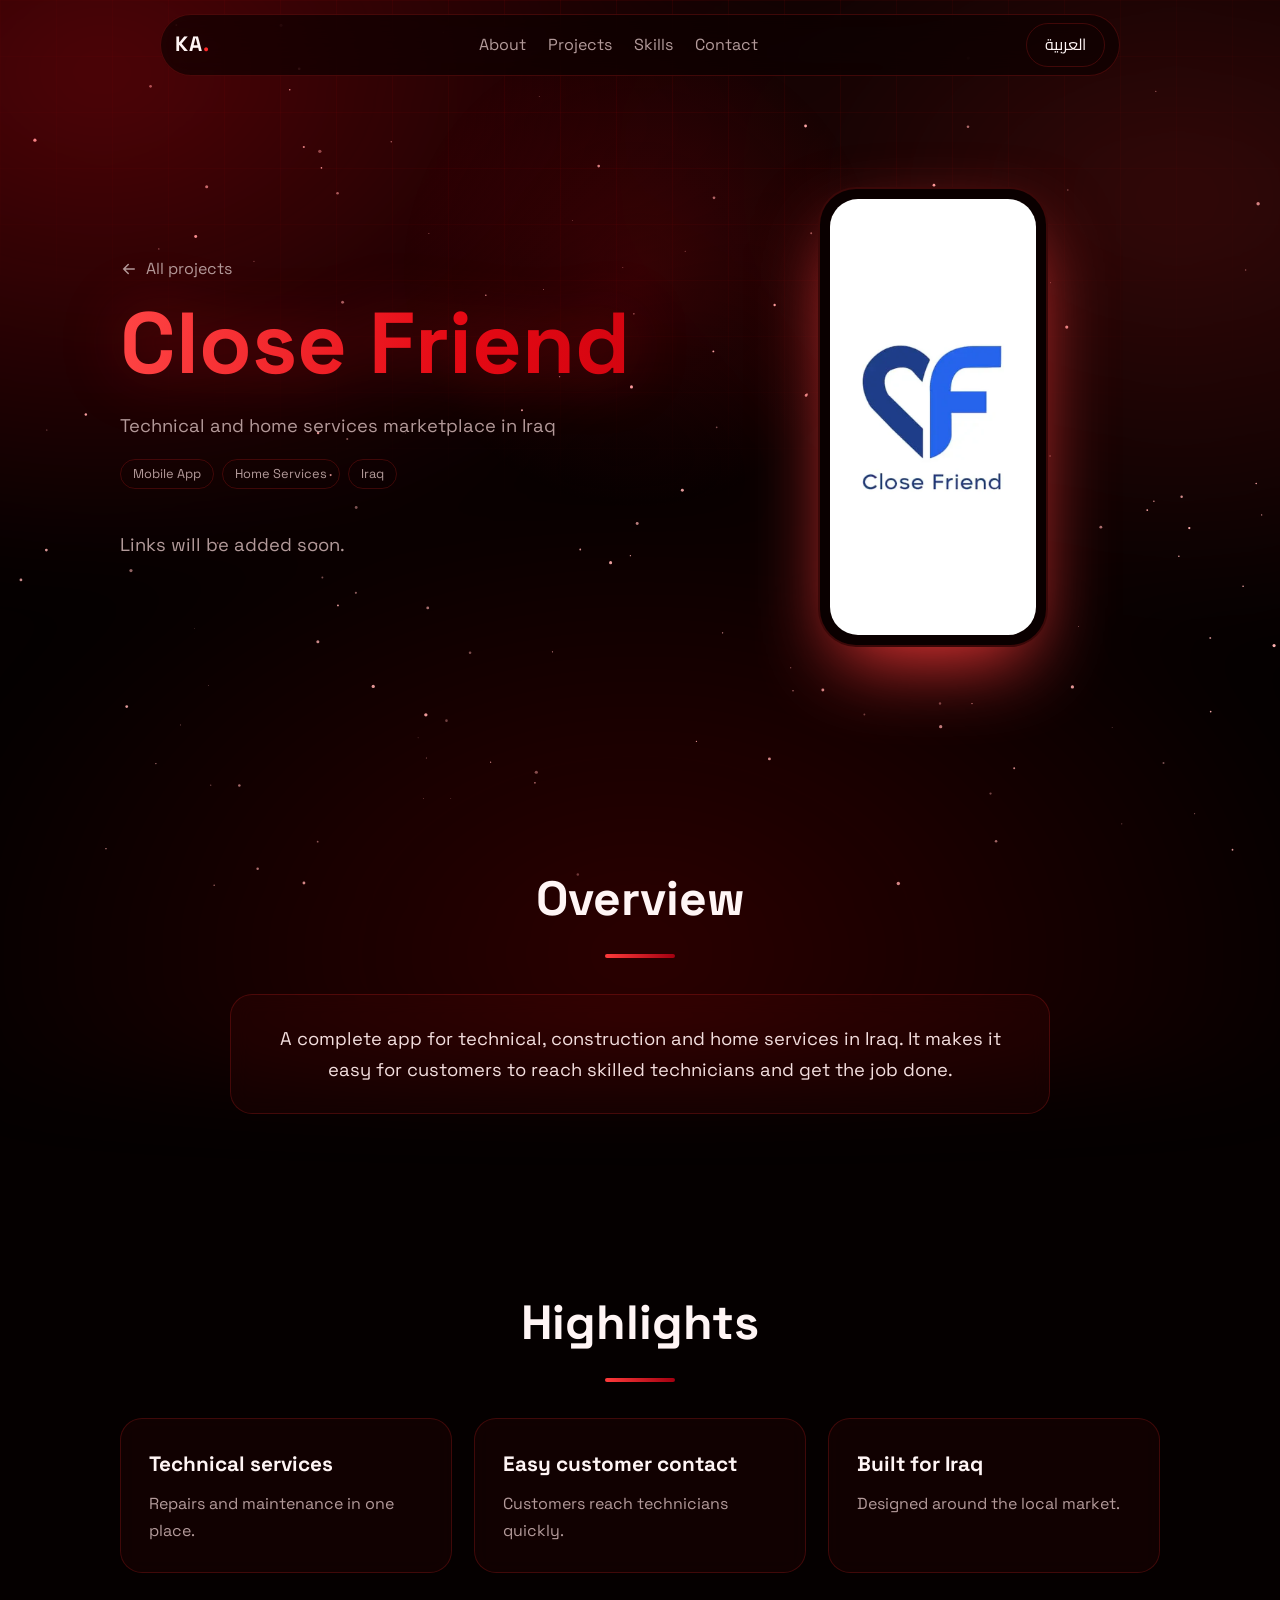
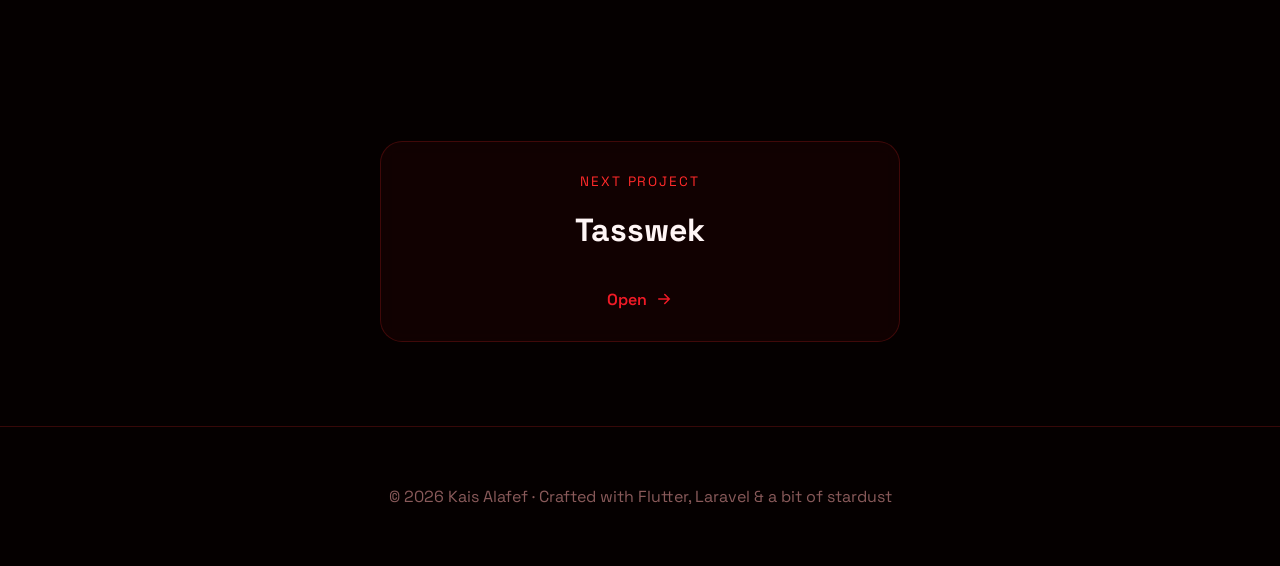
==== commit 5acc731e: "c" ====
--- a/projects/close-friend.html
+++ b/projects/close-friend.html
@@ -1,11 +1,11 @@
 <!DOCTYPE html><html lang="en" dir="ltr"><head><meta charset="UTF-8"><meta name="viewport" content="width=device-width,initial-scale=1">
-<title>Close Friend | Kais Alafef</title><meta name="description" content="close-friend"><meta property="og:title" content="Close Friend | Kais Alafef"><meta property="og:description" content="close-friend"><meta property="og:image" content="https://github.com/Kaisalafef.png"><meta name="theme-color" content="#060203">
+<title>Close Friend | Kais Alafef</title><meta name="description" content="close-friend"><meta property="og:title" content="Close Friend | Kais Alafef"><meta property="og:description" content="close-friend"><meta property="og:image" content="https://github.com/Kaisalafef.png"><meta name="theme-color" content="#050000">
 <link rel="preconnect" href="https://fonts.googleapis.com"><link rel="preconnect" href="https://fonts.gstatic.com" crossorigin>
 <link href="https://fonts.googleapis.com/css2?family=Cairo:wght@400;600;800&family=Space+Grotesk:wght@400;600;700&display=swap" rel="stylesheet">
-<link rel="stylesheet" href="../assets/css/style.css"><script>try{var l=localStorage.getItem('lang')||((navigator.language||'').slice(0,2)=='ar'?'ar':'en');document.documentElement.lang=l;document.documentElement.dir=l=='ar'?'rtl':'ltr'}catch(e){}</script></head><body style="--a:#f0436a;--b:#a1123a"><canvas id="stars" aria-hidden="true"></canvas><div class="aurora" aria-hidden="true"></div><div class="glow" aria-hidden="true"></div>
+<link rel="stylesheet" href="../assets/css/style.css"><script>try{var l=localStorage.getItem('lang')||((navigator.language||'').slice(0,2)=='ar'?'ar':'en');document.documentElement.lang=l;document.documentElement.dir=l=='ar'?'rtl':'ltr'}catch(e){}</script></head><body style="--a:#ff3b3b;--b:#a30010"><canvas id="stars" aria-hidden="true"></canvas><div class="aurora" aria-hidden="true"></div><div class="glow" aria-hidden="true"></div>
 <nav class="nav"><a class="brand" href="../index.html">KA<b>.</b></a><div class="links"><a href="../index.html#about"><span lang="en">About</span><span lang="ar">نبذة</span></a><a href="../index.html#projects"><span lang="en">Projects</span><span lang="ar">المشاريع</span></a><a href="../index.html#skills"><span lang="en">Skills</span><span lang="ar">المهارات</span></a><a href="../index.html#contact"><span lang="en">Contact</span><span lang="ar">تواصل</span></a></div>
 <button class="lang" id="lang" aria-label="Switch language"><span lang="en">العربية</span><span lang="ar">English</span></button></nav>
 <header class="hero phero"><div class="hero-t"><a class="back" href="../index.html#projects"><svg class="i" width="18" height="18" viewBox="0 0 24 24" fill="currentColor" aria-hidden="true"><path d="M5 12h14M13 6l6 6-6 6" fill="none" stroke="currentColor" stroke-width="2" stroke-linecap="round"/></svg> <span lang="en">All projects</span><span lang="ar">كل المشاريع</span></a><h1 class="grad"><span lang="en">Close Friend</span><span lang="ar">كلوز فريند</span></h1><p class="lead"><span lang="en">Technical and home services marketplace in Iraq</span><span lang="ar">منصة خدمات فنية ومنزلية في العراق</span></p><div class="tags big"><span>Mobile App</span><span>Home Services</span><span>Iraq</span></div><div class="cta"><p class="lead"><span lang="en">Links will be added soon.</span><span lang="ar">سيتم إضافة الروابط قريباً.</span></p></div></div><div class="hero-v"><div class="mock phone"><div class="screen logo" style="background:#fff"><img src="../assets/img/close-friend-logo.webp" alt="close-friend logo" width="480" height="491"></div></div></div></header>
 <section><h2 class="reveal"><span lang="en">Overview</span><span lang="ar">نظرة عامة</span></h2><div class="card about reveal"><p><span lang="en">A complete app for technical, construction and home services in Iraq. It makes it easy for customers to reach skilled technicians and get the job done.</span><span lang="ar">تطبيق متكامل للخدمات الفنية والإعمار والخدمات المنزلية في العراق، يسهّل على الزبون التواصل مع الفنيين وإنجاز عمله.</span></p></div></section>
 <section><h2 class="reveal"><span lang="en">Highlights</span><span lang="ar">أبرز النقاط</span></h2><div class="grid"><div class="card reveal"><h3><span lang="en">Technical services</span><span lang="ar">خدمات فنية</span></h3><p><span lang="en">Repairs and maintenance in one place.</span><span lang="ar">الصيانة والإصلاحات في مكان واحد.</span></p></div><div class="card reveal"><h3><span lang="en">Easy customer contact</span><span lang="ar">تواصل سهل</span></h3><p><span lang="en">Customers reach technicians quickly.</span><span lang="ar">يصل الزبون إلى الفني بسرعة.</span></p></div><div class="card reveal"><h3><span lang="en">Built for Iraq</span><span lang="ar">مبني للعراق</span></h3><p><span lang="en">Designed around the local market.</span><span lang="ar">مصمم حسب السوق المحلي.</span></p></div></div></section>
-<section><a class="card proj next reveal" href="tasswek.html" style="--a:#ef233c;--b:#8d0801"><span class="eyebrow"><span lang="en">Next project</span><span lang="ar">المشروع التالي</span></span><h3><span lang="en">Tasswek</span><span lang="ar">تسوّق معنا</span></h3><span class="more"><span lang="en">Open</span><span lang="ar">افتح</span> <svg class="i" width="18" height="18" viewBox="0 0 24 24" fill="currentColor" aria-hidden="true"><path d="M5 12h14M13 6l6 6-6 6" fill="none" stroke="currentColor" stroke-width="2" stroke-linecap="round"/></svg></span></a></section><footer><p>© 2026 Kais Alafef · <span lang="en">Crafted with Flutter, Laravel &amp; a bit of stardust</span><span lang="ar">صُنع بـ Flutter وLaravel وقليل من غبار النجوم</span></p></footer><script src="../assets/js/main.js"></script></body></html>+<section><a class="card proj next reveal" href="tasswek.html" style="--a:#f01a26;--b:#7a0000"><span class="eyebrow"><span lang="en">Next project</span><span lang="ar">المشروع التالي</span></span><h3><span lang="en">Tasswek</span><span lang="ar">تسوّق معنا</span></h3><span class="more"><span lang="en">Open</span><span lang="ar">افتح</span> <svg class="i" width="18" height="18" viewBox="0 0 24 24" fill="currentColor" aria-hidden="true"><path d="M5 12h14M13 6l6 6-6 6" fill="none" stroke="currentColor" stroke-width="2" stroke-linecap="round"/></svg></span></a></section><footer><p>© 2026 Kais Alafef · <span lang="en">Crafted with Flutter, Laravel &amp; a bit of stardust</span><span lang="ar">صُنع بـ Flutter وLaravel وقليل من غبار النجوم</span></p></footer><script src="../assets/js/main.js"></script></body></html>
--- a/assets/css/style.css
+++ b/assets/css/style.css
@@ -1,23 +1,24 @@
 
-:root{--bg:#060203;--ink:#fff3f3;--mut:#bfa5a9;--v:#e11d48;--c:#ff4d3d;--p:#ff2e63;--a:var(--v);--b:var(--c);--line:rgba(255,255,255,.1)}
+:root{--bg:#050000;--ink:#fff5f5;--mut:#b39a9a;--v:#e50914;--c:#ff2a2a;--p:#b30012;--a:var(--v);--b:var(--c);--line:rgba(255,40,40,.2)}
 *{box-sizing:border-box}html{scroll-behavior:smooth;scroll-padding-top:90px}
 body{margin:0;background:var(--bg);color:var(--ink);font:400 16px/1.7 'Space Grotesk','Cairo',sans-serif;overflow-x:hidden}
 html[lang=ar] body{font-family:'Cairo','Space Grotesk',sans-serif}
 html[lang=en] span[lang=ar],html[lang=ar] span[lang=en]{display:none}
 a{color:inherit;text-decoration:none}:focus-visible{outline:2px solid var(--c);outline-offset:3px}
+body:before{content:'';position:fixed;inset:0;z-index:-2;pointer-events:none;background-image:linear-gradient(rgba(255,0,0,.08) 1px,transparent 1px),linear-gradient(90deg,rgba(255,0,0,.08) 1px,transparent 1px);background-size:56px 56px;-webkit-mask-image:radial-gradient(ellipse 70% 60% at 50% 0%,#000,transparent);mask-image:radial-gradient(ellipse 70% 60% at 50% 0%,#000,transparent)}
 #stars{position:fixed;inset:0;width:100%;height:100%;z-index:-3}
-.aurora{position:fixed;inset:-20%;z-index:-2;background:radial-gradient(40% 40% at 20% 20%,#e11d4855,transparent),radial-gradient(35% 35% at 80% 30%,#ff4d3d30,transparent),radial-gradient(40% 40% at 50% 90%,#9f123a44,transparent);filter:blur(40px);animation:drift 24s ease-in-out infinite alternate}
+.aurora{position:fixed;inset:-20%;z-index:-2;background:radial-gradient(40% 40% at 20% 20%,#e5091455,transparent),radial-gradient(35% 35% at 80% 30%,#ff2a2a30,transparent),radial-gradient(40% 40% at 50% 90%,#7a000055,transparent);filter:blur(40px);animation:drift 24s ease-in-out infinite alternate}
 @keyframes drift{to{transform:translate3d(4%,3%,0) rotate(6deg) scale(1.1)}}
-.glow{position:fixed;width:520px;height:520px;left:0;top:0;margin:-260px 0 0 -260px;z-index:-1;pointer-events:none;background:radial-gradient(circle,#e11d4826,transparent 65%);transform:translate(var(--mx,50vw),var(--my,30vh))}
-.nav{position:fixed;top:14px;inset-inline:14px;max-width:960px;margin-inline:auto;z-index:50;display:flex;align-items:center;justify-content:space-between;gap:16px;padding:8px 14px;border:1px solid var(--line);border-radius:999px;background:rgba(16,6,8,.62);backdrop-filter:blur(14px)}
+.glow{position:fixed;width:520px;height:520px;left:0;top:0;margin:-260px 0 0 -260px;z-index:-1;pointer-events:none;background:radial-gradient(circle,#e5091428,transparent 65%);transform:translate(var(--mx,50vw),var(--my,30vh))}
+.nav{position:fixed;top:14px;inset-inline:14px;max-width:960px;margin-inline:auto;z-index:50;display:flex;align-items:center;justify-content:space-between;gap:16px;padding:8px 14px;border:1px solid var(--line);border-radius:999px;background:rgba(12,0,0,.65);backdrop-filter:blur(14px)}
 .brand{font-weight:700;font-size:1.3rem;letter-spacing:1px}.brand b{color:var(--c)}
 .links{display:flex;gap:22px}.links a{color:var(--mut);transition:color .25s}.links a:hover{color:var(--ink)}
 .lang{min-height:44px;padding:0 18px;border:1px solid var(--line);border-radius:999px;background:transparent;color:var(--ink);font:inherit;cursor:pointer;transition:background .25s}.lang:hover{background:rgba(255,255,255,.08)}
 section{max-width:1080px;margin:auto;padding:84px 20px}
-::selection{background:#e11d48;color:#fff}.hero h1{filter:drop-shadow(0 0 28px #e11d4855)}
+::selection{background:#e50914;color:#fff}.hero h1{filter:drop-shadow(0 0 30px #e5091466)}
 h2{font-size:clamp(2rem,5vw,3rem);margin:0 0 36px;text-align:center}
 h2:after{content:'';display:block;width:70px;height:4px;margin:14px auto 0;border-radius:3px;background:linear-gradient(90deg,var(--a),var(--b))}
-.grad{background:linear-gradient(100deg,#fff,var(--c),var(--v),var(--p),#fff);background-size:250% 100%;-webkit-background-clip:text;background-clip:text;-webkit-text-fill-color:transparent;animation:flow 8s linear infinite}
+.grad{background:linear-gradient(100deg,#ff4545,#e50914,#c4000c,#e50914,#ff4545);background-size:250% 100%;-webkit-background-clip:text;background-clip:text;-webkit-text-fill-color:transparent;animation:flow 8s linear infinite}
 @keyframes flow{to{background-position:-250% 0}}
 .hero{min-height:100vh;max-width:1080px;margin:auto;padding:120px 20px 60px;display:grid;grid-template-columns:1.2fr 1fr;align-items:center;gap:40px}
 .hero h1{font-size:clamp(2.8rem,8vw,5.4rem);line-height:1.1;margin:0 0 8px}
@@ -33,12 +34,12 @@
 .ring{width:min(300px,70vw);aspect-ratio:1;padding:5px;border-radius:50%;background:conic-gradient(var(--v),var(--c),var(--p),var(--v));animation:spin 9s linear infinite;box-shadow:0 0 80px -10px var(--v)}
 .ring img{width:100%;height:100%;border-radius:50%;object-fit:cover;display:block;border:6px solid var(--bg);animation:spin 9s linear infinite reverse}
 @keyframes spin{to{transform:rotate(360deg)}}
-.orb{position:absolute;padding:8px 16px;border-radius:999px;font-size:.85rem;font-weight:600;border:1px solid var(--line);background:rgba(16,6,8,.72);backdrop-filter:blur(8px);animation:float 6s ease-in-out infinite}
+.orb{position:absolute;padding:8px 16px;border-radius:999px;font-size:.85rem;font-weight:600;border:1px solid var(--line);background:rgba(12,0,0,.75);backdrop-filter:blur(8px);animation:float 6s ease-in-out infinite}
 .o1{top:6%;inset-inline-start:2%}.o2{bottom:12%;inset-inline-end:0;animation-delay:-2s}.o3{bottom:2%;inset-inline-start:12%;animation-delay:-4s}
 @keyframes float{50%{transform:translateY(-14px)}}
-.card{position:relative;padding:28px;border:1px solid var(--line);border-radius:22px;background:rgba(255,255,255,.04);backdrop-filter:blur(10px);transition:transform .3s,border-color .3s,box-shadow .3s}
+.card{position:relative;padding:28px;border:1px solid var(--line);border-radius:22px;background:rgba(255,20,20,.05);backdrop-filter:blur(10px);transition:transform .3s,border-color .3s,box-shadow .3s}
 .card h3{margin:0 0 8px;font-size:1.3rem}.card p{margin:0;color:var(--mut)}
-.about p,.contact p{font-size:1.15rem;color:#ecd6d8}.about,.contact{max-width:820px;margin:auto;text-align:center}.contact .cta{justify-content:center}
+.about p,.contact p{font-size:1.15rem;color:#f3dede}.about,.contact{max-width:820px;margin:auto;text-align:center}.contact .cta{justify-content:center}
 .grid{display:grid;grid-template-columns:repeat(auto-fit,minmax(240px,1fr));gap:22px}
 .proj{display:flex;flex-direction:column;gap:10px;transform:perspective(900px) rotateX(var(--rx,0)) rotateY(var(--ry,0))}
 .proj:hover{border-color:var(--a);box-shadow:0 24px 60px -24px var(--a)}
@@ -46,14 +47,14 @@
 .tags{display:flex;flex-wrap:wrap;gap:8px;margin-top:4px}.tags span{padding:3px 12px;border-radius:999px;font-size:.8rem;border:1px solid var(--line);color:var(--mut)}.tags.big{margin:14px 0}
 .more{margin-top:auto;padding-top:10px;display:inline-flex;align-items:center;gap:8px;color:var(--a);font-weight:600}.more .i{transition:transform .25s}.proj:hover .more .i{transform:translateX(5px)}
 html[dir=rtl] .more .i,html[dir=rtl] .back .i{transform:scaleX(-1)}html[dir=rtl] .proj:hover .more .i{transform:scaleX(-1) translateX(5px)}
-.chips{display:flex;flex-wrap:wrap;justify-content:center;gap:14px}.chip{padding:12px 22px;border-radius:999px;border:1px solid var(--line);background:rgba(255,255,255,.04);transition:transform .25s,border-color .25s,background .25s}.chip:hover{transform:translateY(-4px) scale(1.04);border-color:var(--c);background:rgba(225,29,72,.12)}
+.chips{display:flex;flex-wrap:wrap;justify-content:center;gap:14px}.chip{padding:12px 22px;border-radius:999px;border:1px solid var(--line);background:rgba(255,20,20,.05);transition:transform .25s,border-color .25s,background .25s}.chip:hover{transform:translateY(-4px) scale(1.04);border-color:var(--c);background:rgba(229,9,20,.16)}
 .phero{min-height:86vh}.back{display:inline-flex;align-items:center;gap:8px;color:var(--mut);margin-bottom:14px;transform:none}.back .i{transform:scaleX(-1)}html[dir=rtl] .back .i{transform:none}
 .mock .screen{display:grid;gap:12px;align-content:center;justify-items:center;padding:24px;background:linear-gradient(160deg,var(--a),var(--b));color:#06070f}
-.mock.phone{width:230px;aspect-ratio:9/18;padding:10px;border-radius:38px;border:2px solid var(--line);background:#0d0507;box-shadow:0 30px 80px -20px var(--a);animation:float 7s ease-in-out infinite}.phone .screen{height:100%;border-radius:28px}
-.mock.browser{width:min(440px,100%);padding:30px 10px 10px;border-radius:18px;border:2px solid var(--line);background:#0d0507;box-shadow:0 30px 80px -20px var(--a);animation:float 7s ease-in-out infinite}.browser .screen{aspect-ratio:16/10;border-radius:10px}
+.mock.phone{width:230px;aspect-ratio:9/18;padding:10px;border-radius:38px;border:2px solid var(--line);background:#0a0000;box-shadow:0 30px 80px -20px var(--a);animation:float 7s ease-in-out infinite}.phone .screen{height:100%;border-radius:28px}
+.mock.browser{width:min(440px,100%);padding:30px 10px 10px;border-radius:18px;border:2px solid var(--line);background:#0a0000;box-shadow:0 30px 80px -20px var(--a);animation:float 7s ease-in-out infinite}.browser .screen{aspect-ratio:16/10;border-radius:10px}
 .screen i{display:block;width:var(--w);height:12px;border-radius:6px;background:rgba(255,255,255,.55);animation:pulse 2.4s ease-in-out var(--d) infinite}@keyframes pulse{50%{opacity:.3;transform:scaleX(.9)}}
 .next{text-align:center;align-items:center;max-width:520px;margin:auto}.next h3{font-size:2rem}
-footer{text-align:center;padding:40px 20px;color:#8c6a6f;border-top:1px solid var(--line)}
+footer{text-align:center;padding:40px 20px;color:#8a5a5a;border-top:1px solid var(--line)}
 .reveal{opacity:0;transform:translateY(34px);transition:opacity .8s cubic-bezier(.2,.7,.2,1),transform .8s cubic-bezier(.2,.7,.2,1)}.reveal.in{opacity:1;transform:none}
 .proj.reveal.in{transform:perspective(900px) rotateX(var(--rx,0)) rotateY(var(--ry,0))}
 .pi{overflow:hidden}.pi img{width:100%;height:100%;object-fit:contain;padding:4px;display:block}
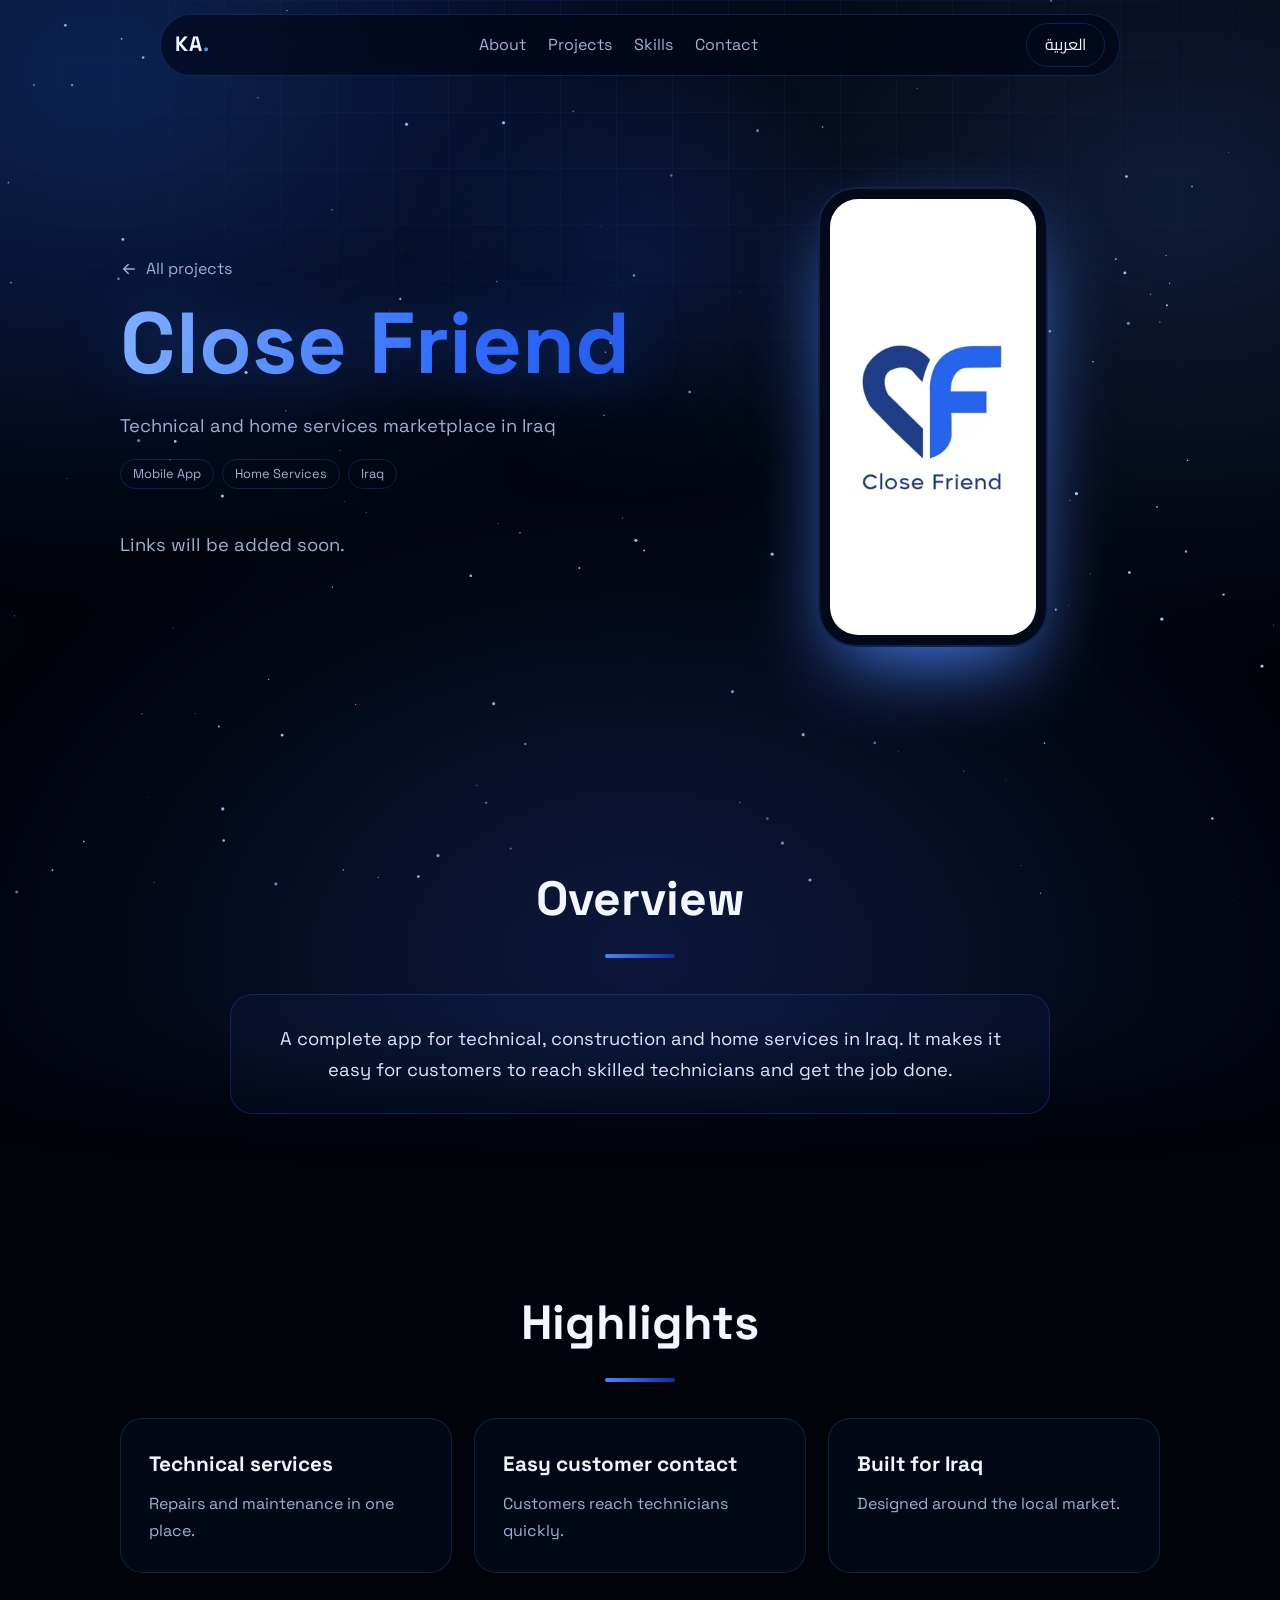
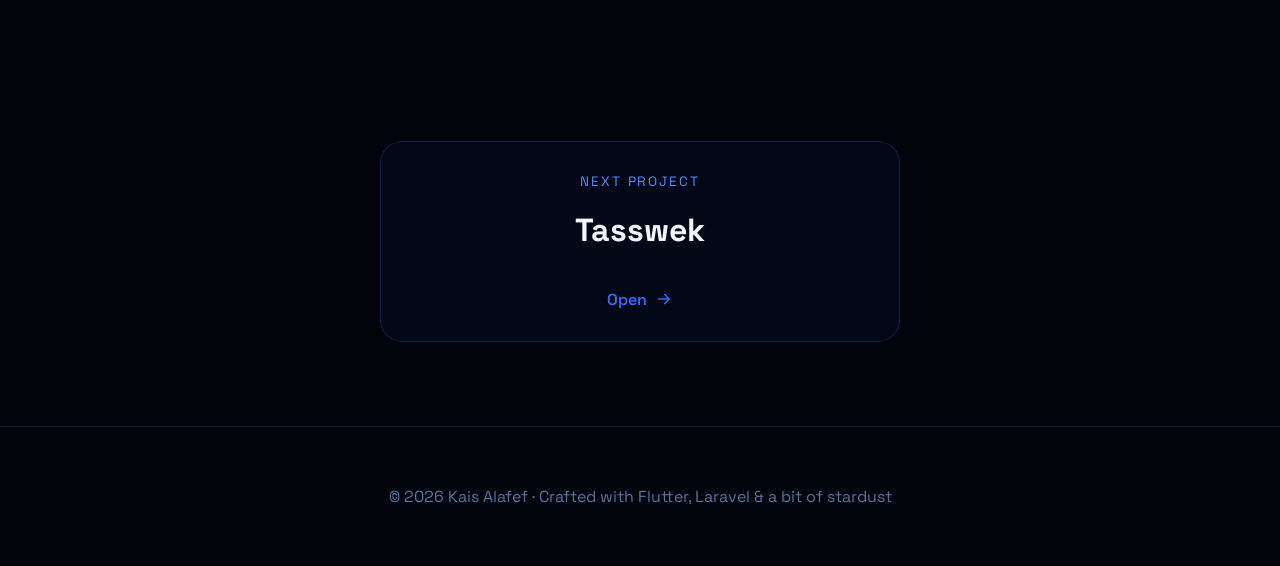
==== commit 0164102c: "fx" ====
--- a/projects/close-friend.html
+++ b/projects/close-friend.html
@@ -1,11 +1,12 @@
-<!DOCTYPE html><html lang="en" dir="ltr"><head><meta charset="UTF-8"><meta name="viewport" content="width=device-width,initial-scale=1">
-<title>Close Friend | Kais Alafef</title><meta name="description" content="close-friend"><meta property="og:title" content="Close Friend | Kais Alafef"><meta property="og:description" content="close-friend"><meta property="og:image" content="https://github.com/Kaisalafef.png"><meta name="theme-color" content="#050000">
+<!DOCTYPE html><html lang="en" dir="ltr"><head><meta charset="UTF-8"><meta name="viewport" content="width=device-width,initial-scale=1,viewport-fit=cover">
+<title>Close Friend | Kais Alafef</title><meta name="description" content="close-friend"><meta property="og:title" content="Close Friend | Kais Alafef"><meta property="og:description" content="close-friend"><meta property="og:image" content="https://github.com/Kaisalafef.png"><meta name="theme-color" content="#00030a">
 <link rel="preconnect" href="https://fonts.googleapis.com"><link rel="preconnect" href="https://fonts.gstatic.com" crossorigin>
 <link href="https://fonts.googleapis.com/css2?family=Cairo:wght@400;600;800&family=Space+Grotesk:wght@400;600;700&display=swap" rel="stylesheet">
-<link rel="stylesheet" href="../assets/css/style.css"><script>try{var l=localStorage.getItem('lang')||((navigator.language||'').slice(0,2)=='ar'?'ar':'en');document.documentElement.lang=l;document.documentElement.dir=l=='ar'?'rtl':'ltr'}catch(e){}</script></head><body style="--a:#ff3b3b;--b:#a30010"><canvas id="stars" aria-hidden="true"></canvas><div class="aurora" aria-hidden="true"></div><div class="glow" aria-hidden="true"></div>
+<link rel="stylesheet" href="../assets/css/style.css"><script>try{var l=localStorage.getItem('lang')||((navigator.language||'').slice(0,2)=='ar'?'ar':'en');document.documentElement.lang=l;document.documentElement.dir=l=='ar'?'rtl':'ltr'}catch(e){}</script></head><body style="--a:#4a86ff;--b:#0d2f9e"><canvas id="stars" aria-hidden="true"></canvas><div class="aurora" aria-hidden="true"></div><div class="glow" aria-hidden="true"></div>
 <nav class="nav"><a class="brand" href="../index.html">KA<b>.</b></a><div class="links"><a href="../index.html#about"><span lang="en">About</span><span lang="ar">نبذة</span></a><a href="../index.html#projects"><span lang="en">Projects</span><span lang="ar">المشاريع</span></a><a href="../index.html#skills"><span lang="en">Skills</span><span lang="ar">المهارات</span></a><a href="../index.html#contact"><span lang="en">Contact</span><span lang="ar">تواصل</span></a></div>
 <button class="lang" id="lang" aria-label="Switch language"><span lang="en">العربية</span><span lang="ar">English</span></button></nav>
+<div class="tabbar"><a href="../index.html#about"><span lang="en">About</span><span lang="ar">نبذة</span></a><a href="../index.html#projects"><span lang="en">Projects</span><span lang="ar">المشاريع</span></a><a href="../index.html#skills"><span lang="en">Skills</span><span lang="ar">المهارات</span></a><a href="../index.html#contact"><span lang="en">Contact</span><span lang="ar">تواصل</span></a></div>
 <header class="hero phero"><div class="hero-t"><a class="back" href="../index.html#projects"><svg class="i" width="18" height="18" viewBox="0 0 24 24" fill="currentColor" aria-hidden="true"><path d="M5 12h14M13 6l6 6-6 6" fill="none" stroke="currentColor" stroke-width="2" stroke-linecap="round"/></svg> <span lang="en">All projects</span><span lang="ar">كل المشاريع</span></a><h1 class="grad"><span lang="en">Close Friend</span><span lang="ar">كلوز فريند</span></h1><p class="lead"><span lang="en">Technical and home services marketplace in Iraq</span><span lang="ar">منصة خدمات فنية ومنزلية في العراق</span></p><div class="tags big"><span>Mobile App</span><span>Home Services</span><span>Iraq</span></div><div class="cta"><p class="lead"><span lang="en">Links will be added soon.</span><span lang="ar">سيتم إضافة الروابط قريباً.</span></p></div></div><div class="hero-v"><div class="mock phone"><div class="screen logo" style="background:#fff"><img src="../assets/img/close-friend-logo.webp" alt="close-friend logo" width="480" height="491"></div></div></div></header>
 <section><h2 class="reveal"><span lang="en">Overview</span><span lang="ar">نظرة عامة</span></h2><div class="card about reveal"><p><span lang="en">A complete app for technical, construction and home services in Iraq. It makes it easy for customers to reach skilled technicians and get the job done.</span><span lang="ar">تطبيق متكامل للخدمات الفنية والإعمار والخدمات المنزلية في العراق، يسهّل على الزبون التواصل مع الفنيين وإنجاز عمله.</span></p></div></section>
 <section><h2 class="reveal"><span lang="en">Highlights</span><span lang="ar">أبرز النقاط</span></h2><div class="grid"><div class="card reveal"><h3><span lang="en">Technical services</span><span lang="ar">خدمات فنية</span></h3><p><span lang="en">Repairs and maintenance in one place.</span><span lang="ar">الصيانة والإصلاحات في مكان واحد.</span></p></div><div class="card reveal"><h3><span lang="en">Easy customer contact</span><span lang="ar">تواصل سهل</span></h3><p><span lang="en">Customers reach technicians quickly.</span><span lang="ar">يصل الزبون إلى الفني بسرعة.</span></p></div><div class="card reveal"><h3><span lang="en">Built for Iraq</span><span lang="ar">مبني للعراق</span></h3><p><span lang="en">Designed around the local market.</span><span lang="ar">مصمم حسب السوق المحلي.</span></p></div></div></section>
-<section><a class="card proj next reveal" href="tasswek.html" style="--a:#f01a26;--b:#7a0000"><span class="eyebrow"><span lang="en">Next project</span><span lang="ar">المشروع التالي</span></span><h3><span lang="en">Tasswek</span><span lang="ar">تسوّق معنا</span></h3><span class="more"><span lang="en">Open</span><span lang="ar">افتح</span> <svg class="i" width="18" height="18" viewBox="0 0 24 24" fill="currentColor" aria-hidden="true"><path d="M5 12h14M13 6l6 6-6 6" fill="none" stroke="currentColor" stroke-width="2" stroke-linecap="round"/></svg></span></a></section><footer><p>© 2026 Kais Alafef · <span lang="en">Crafted with Flutter, Laravel &amp; a bit of stardust</span><span lang="ar">صُنع بـ Flutter وLaravel وقليل من غبار النجوم</span></p></footer><script src="../assets/js/main.js"></script></body></html>+<section><a class="card proj next reveal" href="tasswek.html" style="--a:#2f6bff;--b:#0b2a8f"><span class="eyebrow"><span lang="en">Next project</span><span lang="ar">المشروع التالي</span></span><h3><span lang="en">Tasswek</span><span lang="ar">تسوّق معنا</span></h3><span class="more"><span lang="en">Open</span><span lang="ar">افتح</span> <svg class="i" width="18" height="18" viewBox="0 0 24 24" fill="currentColor" aria-hidden="true"><path d="M5 12h14M13 6l6 6-6 6" fill="none" stroke="currentColor" stroke-width="2" stroke-linecap="round"/></svg></span></a></section><footer><p>© 2026 Kais Alafef · <span lang="en">Crafted with Flutter, Laravel &amp; a bit of stardust</span><span lang="ar">صُنع بـ Flutter وLaravel وقليل من غبار النجوم</span></p></footer><script src="../assets/js/main.js"></script></body></html>
--- a/assets/css/style.css
+++ b/assets/css/style.css
@@ -1,26 +1,26 @@
 
-:root{--bg:#050000;--ink:#fff5f5;--mut:#b39a9a;--v:#e50914;--c:#ff2a2a;--p:#b30012;--a:var(--v);--b:var(--c);--line:rgba(255,40,40,.2)}
+:root{--bg:#00030a;--ink:#f2f6ff;--mut:#9fb0d0;--v:#2563eb;--c:#4d8dff;--p:#1e40af;--a:var(--v);--b:var(--c);--line:rgba(60,120,255,.22)}
 *{box-sizing:border-box}html{scroll-behavior:smooth;scroll-padding-top:90px}
 body{margin:0;background:var(--bg);color:var(--ink);font:400 16px/1.7 'Space Grotesk','Cairo',sans-serif;overflow-x:hidden}
 html[lang=ar] body{font-family:'Cairo','Space Grotesk',sans-serif}
 html[lang=en] span[lang=ar],html[lang=ar] span[lang=en]{display:none}
 a{color:inherit;text-decoration:none}:focus-visible{outline:2px solid var(--c);outline-offset:3px}
-body:before{content:'';position:fixed;inset:0;z-index:-2;pointer-events:none;background-image:linear-gradient(rgba(255,0,0,.08) 1px,transparent 1px),linear-gradient(90deg,rgba(255,0,0,.08) 1px,transparent 1px);background-size:56px 56px;-webkit-mask-image:radial-gradient(ellipse 70% 60% at 50% 0%,#000,transparent);mask-image:radial-gradient(ellipse 70% 60% at 50% 0%,#000,transparent)}
+body:before{content:'';position:fixed;inset:0;z-index:-2;pointer-events:none;background-image:linear-gradient(rgba(60,120,255,.09) 1px,transparent 1px),linear-gradient(90deg,rgba(60,120,255,.09) 1px,transparent 1px);background-size:56px 56px;-webkit-mask-image:radial-gradient(ellipse 70% 60% at 50% 0%,#000,transparent);mask-image:radial-gradient(ellipse 70% 60% at 50% 0%,#000,transparent)}
 #stars{position:fixed;inset:0;width:100%;height:100%;z-index:-3}
-.aurora{position:fixed;inset:-20%;z-index:-2;background:radial-gradient(40% 40% at 20% 20%,#e5091455,transparent),radial-gradient(35% 35% at 80% 30%,#ff2a2a30,transparent),radial-gradient(40% 40% at 50% 90%,#7a000055,transparent);filter:blur(40px);animation:drift 24s ease-in-out infinite alternate}
+.aurora{position:fixed;inset:-20%;z-index:-2;background:radial-gradient(40% 40% at 20% 20%,#2563eb55,transparent),radial-gradient(35% 35% at 80% 30%,#4d8dff30,transparent),radial-gradient(40% 40% at 50% 90%,#1e3a8a66,transparent);filter:blur(40px);animation:drift 24s ease-in-out infinite alternate}
 @keyframes drift{to{transform:translate3d(4%,3%,0) rotate(6deg) scale(1.1)}}
-.glow{position:fixed;width:520px;height:520px;left:0;top:0;margin:-260px 0 0 -260px;z-index:-1;pointer-events:none;background:radial-gradient(circle,#e5091428,transparent 65%);transform:translate(var(--mx,50vw),var(--my,30vh))}
-.nav{position:fixed;top:14px;inset-inline:14px;max-width:960px;margin-inline:auto;z-index:50;display:flex;align-items:center;justify-content:space-between;gap:16px;padding:8px 14px;border:1px solid var(--line);border-radius:999px;background:rgba(12,0,0,.65);backdrop-filter:blur(14px)}
+.glow{position:fixed;width:520px;height:520px;left:0;top:0;margin:-260px 0 0 -260px;z-index:-1;pointer-events:none;background:radial-gradient(circle,#2563eb28,transparent 65%);transform:translate(var(--mx,50vw),var(--my,30vh))}
+.nav{position:fixed;top:14px;inset-inline:14px;max-width:960px;margin-inline:auto;z-index:50;display:flex;align-items:center;justify-content:space-between;gap:16px;padding:8px 14px;border:1px solid var(--line);border-radius:999px;background:rgba(0,6,20,.65);backdrop-filter:blur(14px)}
 .brand{font-weight:700;font-size:1.3rem;letter-spacing:1px}.brand b{color:var(--c)}
 .links{display:flex;gap:22px}.links a{color:var(--mut);transition:color .25s}.links a:hover{color:var(--ink)}
 .lang{min-height:44px;padding:0 18px;border:1px solid var(--line);border-radius:999px;background:transparent;color:var(--ink);font:inherit;cursor:pointer;transition:background .25s}.lang:hover{background:rgba(255,255,255,.08)}
 section{max-width:1080px;margin:auto;padding:84px 20px}
-::selection{background:#e50914;color:#fff}.hero h1{filter:drop-shadow(0 0 30px #e5091466)}
+::selection{background:#2563eb;color:#fff}.hero h1{filter:drop-shadow(0 0 30px #2563eb66)}
 h2{font-size:clamp(2rem,5vw,3rem);margin:0 0 36px;text-align:center}
 h2:after{content:'';display:block;width:70px;height:4px;margin:14px auto 0;border-radius:3px;background:linear-gradient(90deg,var(--a),var(--b))}
-.grad{background:linear-gradient(100deg,#ff4545,#e50914,#c4000c,#e50914,#ff4545);background-size:250% 100%;-webkit-background-clip:text;background-clip:text;-webkit-text-fill-color:transparent;animation:flow 8s linear infinite}
+.grad{background:linear-gradient(100deg,#7fb0ff,#2f6bff,#1d4ed8,#2f6bff,#7fb0ff);background-size:250% 100%;-webkit-background-clip:text;background-clip:text;-webkit-text-fill-color:transparent;animation:flow 8s linear infinite}
 @keyframes flow{to{background-position:-250% 0}}
-.hero{min-height:100vh;max-width:1080px;margin:auto;padding:120px 20px 60px;display:grid;grid-template-columns:1.2fr 1fr;align-items:center;gap:40px}
+.tabbar{display:none}.hero{min-height:100vh;min-height:100svh;max-width:1080px;margin:auto;padding:120px 20px 60px;display:grid;grid-template-columns:1.2fr 1fr;align-items:center;gap:40px}
 .hero h1{font-size:clamp(2.8rem,8vw,5.4rem);line-height:1.1;margin:0 0 8px}
 .eyebrow{color:var(--c);letter-spacing:.14em;text-transform:uppercase;font-size:.85rem;margin:0}
 .role{font-size:1.6rem;font-weight:600;min-height:2.4rem;margin:6px 0 12px}.role u{display:inline-block;width:3px;height:1.4rem;margin-inline-start:4px;vertical-align:middle;background:var(--c);animation:blink 1s steps(1) infinite}
@@ -34,12 +34,12 @@
 .ring{width:min(300px,70vw);aspect-ratio:1;padding:5px;border-radius:50%;background:conic-gradient(var(--v),var(--c),var(--p),var(--v));animation:spin 9s linear infinite;box-shadow:0 0 80px -10px var(--v)}
 .ring img{width:100%;height:100%;border-radius:50%;object-fit:cover;display:block;border:6px solid var(--bg);animation:spin 9s linear infinite reverse}
 @keyframes spin{to{transform:rotate(360deg)}}
-.orb{position:absolute;padding:8px 16px;border-radius:999px;font-size:.85rem;font-weight:600;border:1px solid var(--line);background:rgba(12,0,0,.75);backdrop-filter:blur(8px);animation:float 6s ease-in-out infinite}
+.orb{position:absolute;padding:8px 16px;border-radius:999px;font-size:.85rem;font-weight:600;border:1px solid var(--line);background:rgba(0,6,20,.75);backdrop-filter:blur(8px);animation:float 6s ease-in-out infinite}
 .o1{top:6%;inset-inline-start:2%}.o2{bottom:12%;inset-inline-end:0;animation-delay:-2s}.o3{bottom:2%;inset-inline-start:12%;animation-delay:-4s}
 @keyframes float{50%{transform:translateY(-14px)}}
-.card{position:relative;padding:28px;border:1px solid var(--line);border-radius:22px;background:rgba(255,20,20,.05);backdrop-filter:blur(10px);transition:transform .3s,border-color .3s,box-shadow .3s}
+.card{position:relative;padding:28px;border:1px solid var(--line);border-radius:22px;background:rgba(60,120,255,.05);backdrop-filter:blur(10px);transition:transform .3s,border-color .3s,box-shadow .3s}
 .card h3{margin:0 0 8px;font-size:1.3rem}.card p{margin:0;color:var(--mut)}
-.about p,.contact p{font-size:1.15rem;color:#f3dede}.about,.contact{max-width:820px;margin:auto;text-align:center}.contact .cta{justify-content:center}
+.about p,.contact p{font-size:1.15rem;color:#dbe6ff}.about,.contact{max-width:820px;margin:auto;text-align:center}.contact .cta{justify-content:center}
 .grid{display:grid;grid-template-columns:repeat(auto-fit,minmax(240px,1fr));gap:22px}
 .proj{display:flex;flex-direction:column;gap:10px;transform:perspective(900px) rotateX(var(--rx,0)) rotateY(var(--ry,0))}
 .proj:hover{border-color:var(--a);box-shadow:0 24px 60px -24px var(--a)}
@@ -47,18 +47,29 @@
 .tags{display:flex;flex-wrap:wrap;gap:8px;margin-top:4px}.tags span{padding:3px 12px;border-radius:999px;font-size:.8rem;border:1px solid var(--line);color:var(--mut)}.tags.big{margin:14px 0}
 .more{margin-top:auto;padding-top:10px;display:inline-flex;align-items:center;gap:8px;color:var(--a);font-weight:600}.more .i{transition:transform .25s}.proj:hover .more .i{transform:translateX(5px)}
 html[dir=rtl] .more .i,html[dir=rtl] .back .i{transform:scaleX(-1)}html[dir=rtl] .proj:hover .more .i{transform:scaleX(-1) translateX(5px)}
-.chips{display:flex;flex-wrap:wrap;justify-content:center;gap:14px}.chip{padding:12px 22px;border-radius:999px;border:1px solid var(--line);background:rgba(255,20,20,.05);transition:transform .25s,border-color .25s,background .25s}.chip:hover{transform:translateY(-4px) scale(1.04);border-color:var(--c);background:rgba(229,9,20,.16)}
+.chips{display:flex;flex-wrap:wrap;justify-content:center;gap:14px}.chip{padding:12px 22px;border-radius:999px;border:1px solid var(--line);background:rgba(60,120,255,.05);transition:transform .25s,border-color .25s,background .25s}.chip:hover{transform:translateY(-4px) scale(1.04);border-color:var(--c);background:rgba(37,99,235,.18)}
 .phero{min-height:86vh}.back{display:inline-flex;align-items:center;gap:8px;color:var(--mut);margin-bottom:14px;transform:none}.back .i{transform:scaleX(-1)}html[dir=rtl] .back .i{transform:none}
 .mock .screen{display:grid;gap:12px;align-content:center;justify-items:center;padding:24px;background:linear-gradient(160deg,var(--a),var(--b));color:#06070f}
-.mock.phone{width:230px;aspect-ratio:9/18;padding:10px;border-radius:38px;border:2px solid var(--line);background:#0a0000;box-shadow:0 30px 80px -20px var(--a);animation:float 7s ease-in-out infinite}.phone .screen{height:100%;border-radius:28px}
-.mock.browser{width:min(440px,100%);padding:30px 10px 10px;border-radius:18px;border:2px solid var(--line);background:#0a0000;box-shadow:0 30px 80px -20px var(--a);animation:float 7s ease-in-out infinite}.browser .screen{aspect-ratio:16/10;border-radius:10px}
+.mock.phone{width:230px;aspect-ratio:9/18;padding:10px;border-radius:38px;border:2px solid var(--line);background:#020a1a;box-shadow:0 30px 80px -20px var(--a);animation:float 7s ease-in-out infinite}.phone .screen{height:100%;border-radius:28px}
+.mock.browser{width:min(440px,100%);padding:30px 10px 10px;border-radius:18px;border:2px solid var(--line);background:#020a1a;box-shadow:0 30px 80px -20px var(--a);animation:float 7s ease-in-out infinite}.browser .screen{aspect-ratio:16/10;border-radius:10px}
 .screen i{display:block;width:var(--w);height:12px;border-radius:6px;background:rgba(255,255,255,.55);animation:pulse 2.4s ease-in-out var(--d) infinite}@keyframes pulse{50%{opacity:.3;transform:scaleX(.9)}}
 .next{text-align:center;align-items:center;max-width:520px;margin:auto}.next h3{font-size:2rem}
-footer{text-align:center;padding:40px 20px;color:#8a5a5a;border-top:1px solid var(--line)}
+footer{text-align:center;padding:40px 20px;color:#5f7299;border-top:1px solid var(--line)}
 .reveal{opacity:0;transform:translateY(34px);transition:opacity .8s cubic-bezier(.2,.7,.2,1),transform .8s cubic-bezier(.2,.7,.2,1)}.reveal.in{opacity:1;transform:none}
 .proj.reveal.in{transform:perspective(900px) rotateX(var(--rx,0)) rotateY(var(--ry,0))}
 .pi{overflow:hidden}.pi img{width:100%;height:100%;object-fit:contain;padding:4px;display:block}
 .mock .screen.logo{padding:18px}.mock .screen.logo{display:flex;align-items:center;justify-content:center;box-sizing:border-box}.browser .screen.logo{aspect-ratio:auto;height:300px}.browser .screen.logo img{height:100%;width:auto}.screen.logo img{max-width:100%;max-height:100%;width:auto;height:auto;object-fit:contain;display:block}
 .banner{max-width:720px;margin:28px auto 0;border-radius:22px;overflow:hidden;border:1px solid var(--line);box-shadow:0 30px 80px -30px var(--a)}.banner img{display:block;width:100%;height:auto}
-@media(max-width:820px){.hero{grid-template-columns:1fr;text-align:center;padding-top:110px}.hero-t{display:flex;flex-direction:column;align-items:center}.stats,.cta,.tags{justify-content:center}.links{display:none}}
+@media(max-width:820px){body{padding-bottom:96px}
+.nav{top:10px;inset-inline:10px;padding:6px 8px 6px 16px}.links,.glow{display:none}
+.tabbar{display:flex;position:fixed;z-index:50;inset-inline:12px;bottom:calc(12px + env(safe-area-inset-bottom));padding:5px;gap:4px;border:1px solid var(--line);border-radius:24px;background:rgba(0,6,20,.82);backdrop-filter:blur(16px)}
+.tabbar a{flex:1;min-height:48px;display:grid;place-items:center;border-radius:18px;font-size:.84rem;color:var(--mut);transition:background .25s,color .25s}.tabbar a.on{color:#fff;background:rgba(37,99,235,.3)}
+.hero{grid-template-columns:1fr;text-align:center;padding:92px 16px 36px;gap:6px;min-height:auto}
+.hero-t{display:flex;flex-direction:column;align-items:center}.hero-v{order:-1;min-height:250px;max-width:100%}.phero .hero-v{order:2;min-height:0;margin-top:26px}
+.ring{width:min(200px,54vw)}.orb{font-size:.74rem;padding:6px 12px}.hero h1{font-size:clamp(2.5rem,12vw,3.6rem)}.role{font-size:1.25rem}.lead{font-size:1.02rem}
+.stats{display:grid;grid-template-columns:repeat(3,1fr);gap:8px;width:100%;margin-top:26px;font-size:.76rem;text-align:center}.stats b{font-size:1.6rem}
+.cta{width:100%;justify-content:center}.cta .btn{flex:1 1 100%;justify-content:center;text-align:center;font-size:.95rem}.tags{justify-content:center}
+section{padding:52px 16px}h2{margin-bottom:24px}.card{padding:22px}.grid{grid-template-columns:1fr}.about p,.contact p{font-size:1.02rem}
+.mock.phone{width:196px}.mock.browser{width:100%}.browser .screen.logo{height:220px}.chip{padding:10px 16px;font-size:.92rem}
+footer{padding:26px 16px}}
 @media(prefers-reduced-motion:reduce){*,*:before,*:after{animation:none!important;transition:none!important}.reveal{opacity:1;transform:none}html{scroll-behavior:auto}}
